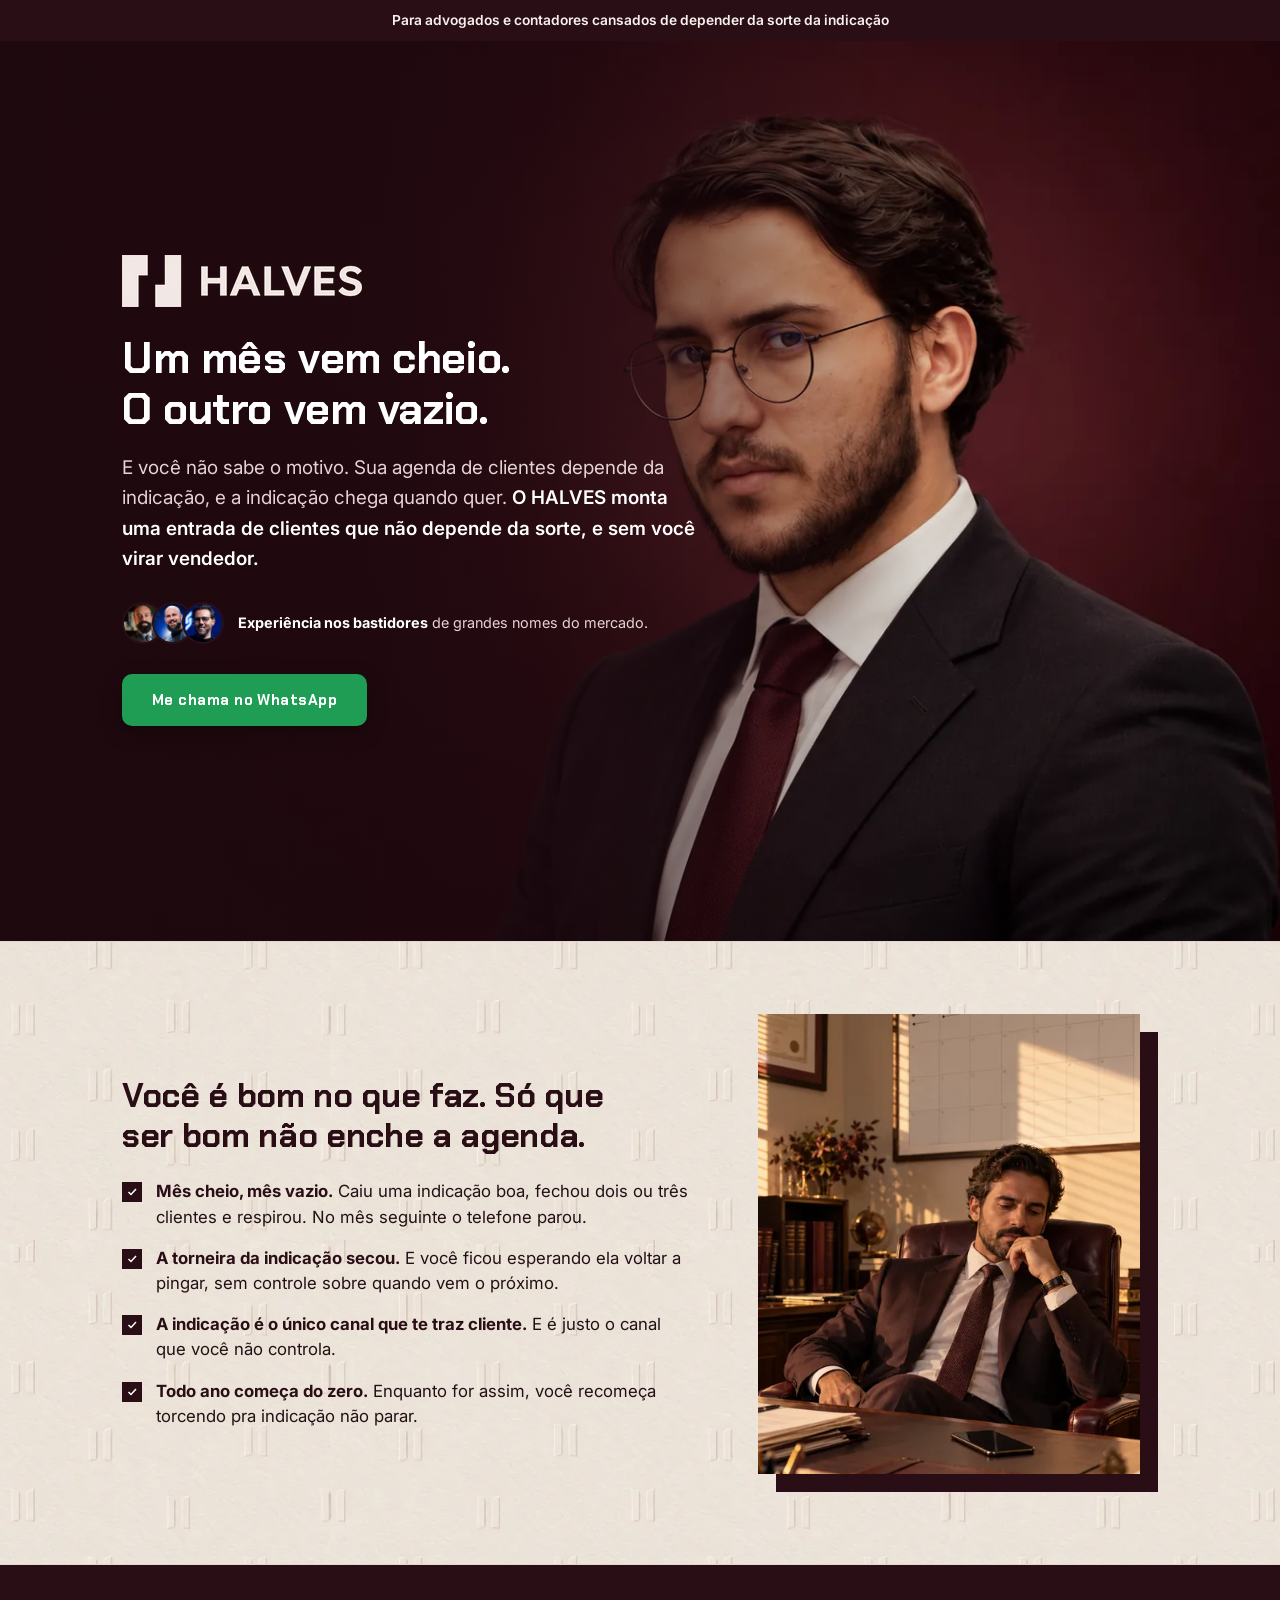
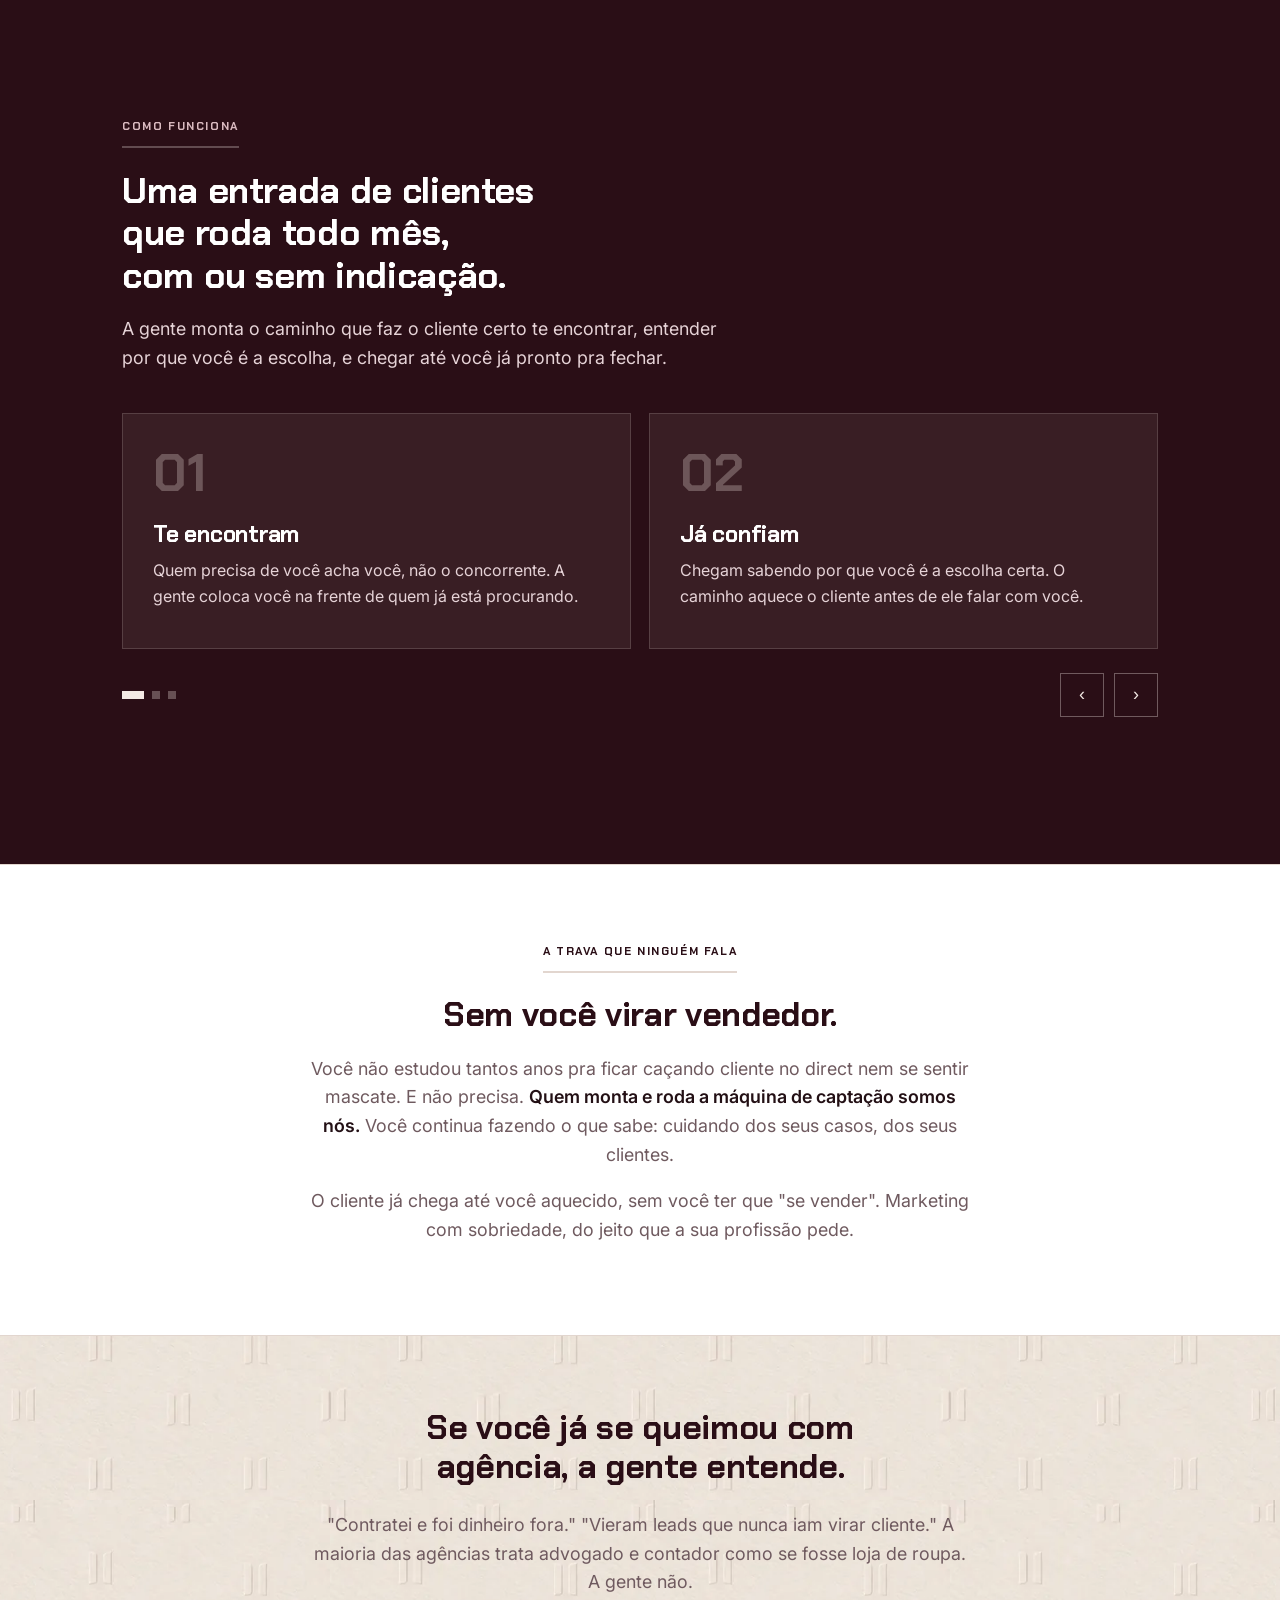
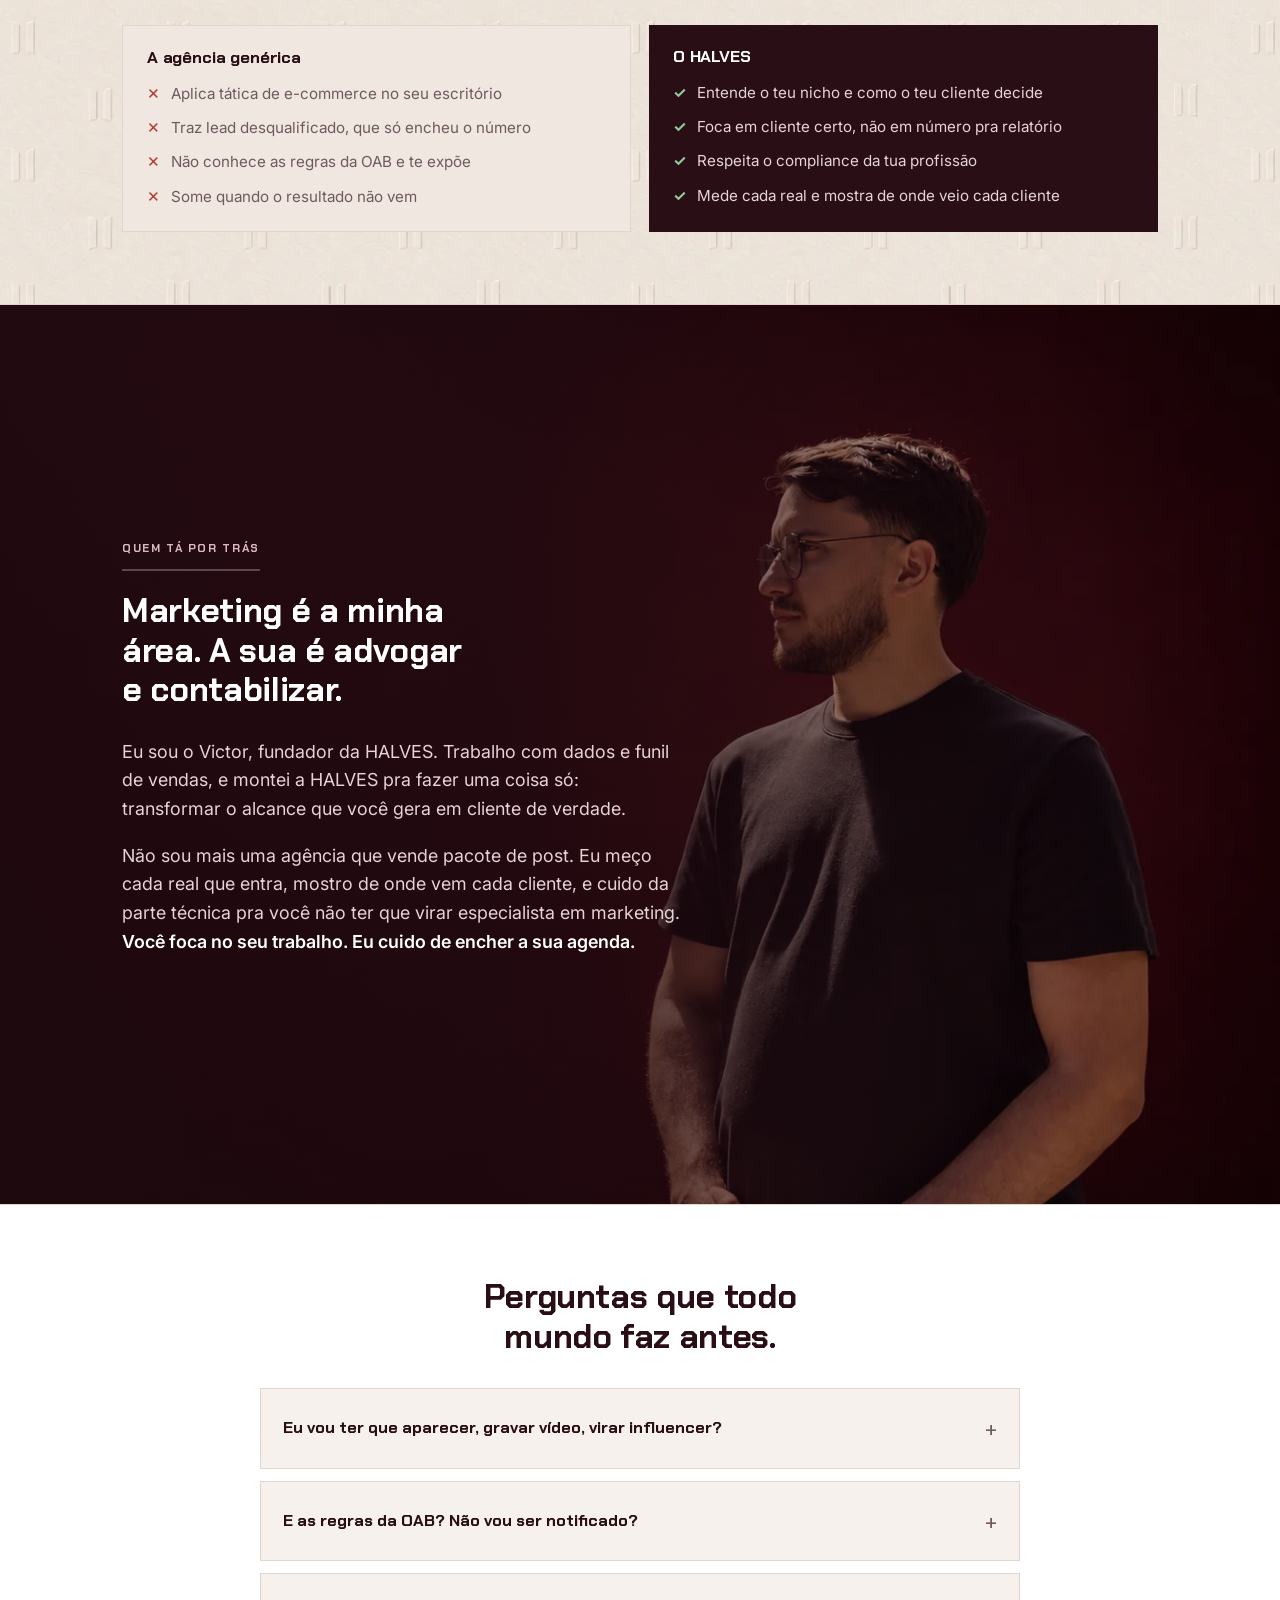
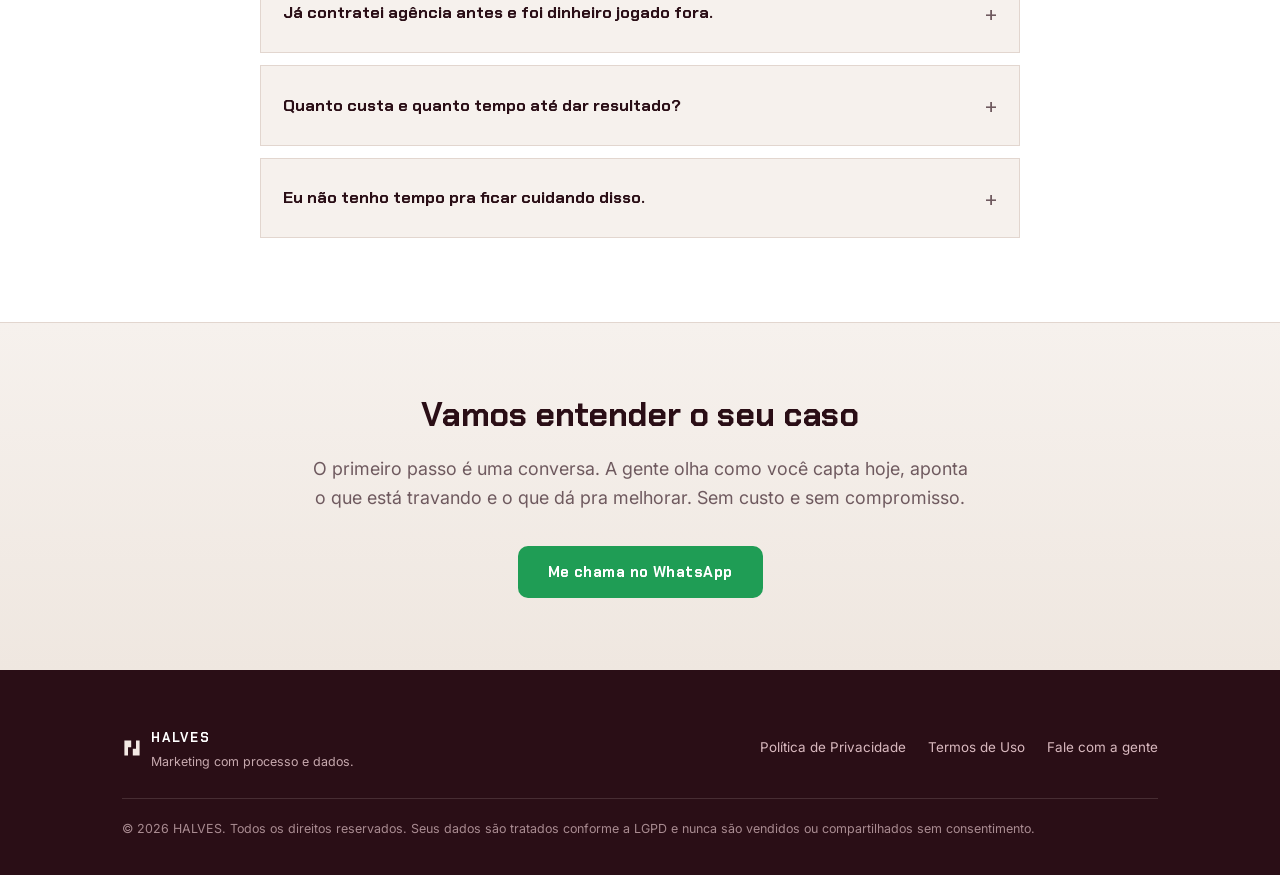
==== index.html @ 41485bbc "feat: formulário, Política de Privacidade e Termos de Uso Co-Authored-By: Claude Opus 5.5 <noreply@a" ====
<!doctype html>
<html lang="pt-BR">
<head>
<meta charset="utf-8">
<meta name="robots" content="noindex, nofollow">
<meta name="viewport" content="width=device-width, initial-scale=1">
<meta name="theme-color" content="#2A0E16">
<link rel="icon" href="data:image/svg+xml,%3Csvg xmlns='http://www.w3.org/2000/svg' viewBox='0 0 100 100'%3E%3Crect width='100' height='100' fill='%232A0E16'/%3E%3Cpath fill='%23F3E9E4' d='M12 12H46V46H30V88H12Z'/%3E%3Cpath fill='%23F3E9E4' d='M88 88H54V54H70V12H88Z'/%3E%3C/svg%3E">
<title>HALVES · Pare de depender da sorte da indicação</title>
<meta name="description" content="Advogado e contador: um mês vem cheio, o outro vem vazio. O HALVES monta uma entrada de clientes que não depende da indicação, e sem você virar vendedor.">
<link rel="preconnect" href="https://fonts.googleapis.com">
<link rel="preconnect" href="https://fonts.gstatic.com" crossorigin>
<link rel="preload" as="image" href="img/victor-hero.webp" fetchpriority="high">
<link rel="stylesheet" href="https://fonts.googleapis.com/css2?family=Chakra+Petch:wght@700&family=Inter:wght@400;600;700&display=swap" media="print" onload="this.media='all'">
<noscript><link rel="stylesheet" href="https://fonts.googleapis.com/css2?family=Chakra+Petch:wght@700&family=Inter:wght@400;600;700&display=swap"></noscript>
<style>
  :root{
    --vinho:#2A0E16; --vinho2:#3D1520; --vinho-hover:#210a11; --verde:#1f9d55; --verde-hover:#178a48;
    --bg:#F6F1ED; --bg2:#efe7e0; --ink:#231015; --muted:#6f5a5f; --line:#e2d6cf; --card:#fff;
  }
  *{margin:0;padding:0;box-sizing:border-box;}
  html{ scroll-behavior:smooth; overflow-x:hidden; width:100%; overscroll-behavior-x:none; }
  body{ background:var(--bg) url("img/textura.webp") center top / 620px repeat; color:var(--ink); font-family:"Inter",system-ui,sans-serif; line-height:1.6; -webkit-font-smoothing:antialiased; overflow-x:hidden; width:100%; max-width:100%; position:relative; overscroll-behavior-x:none; }
  header, section, footer{ max-width:100%; overflow-x:hidden; }
  body > *{ max-width:100%; }
  .wrap{ width:100%; max-width:1080px; margin:0 auto; padding:0 22px; }
  .narrow{ max-width:720px; margin-left:auto; margin-right:auto; }
  h1,h2,h3{ font-family:"Chakra Petch",sans-serif; line-height:1.18; letter-spacing:-.01em; text-wrap:balance; color:var(--vinho); }

  .topbar{ background:var(--vinho); color:var(--bg); text-align:center; font-size:.86rem; font-weight:600; padding:11px 16px; line-height:1.35; }


  /* HERO com imagem de fundo */
  .hero{ position:relative; overflow:hidden; min-height:100vh; min-height:100dvh; display:flex; align-items:center;
    background:var(--vinho) url("img/victor-hero.webp") center right / cover no-repeat; }
  .hero::before{ content:""; position:absolute; inset:0; z-index:1;
    background:linear-gradient(90deg, rgba(30,9,15,.97) 0%, rgba(30,9,15,.9) 30%, rgba(30,9,15,.55) 52%, rgba(30,9,15,.1) 72%, rgba(30,9,15,0) 100%); }
  .hero .wrap{ position:relative; z-index:2; width:100%; }
  .hero-inner{ max-width:640px; padding:6vh 0; }
  .hero .herologo{ width:240px; max-width:62vw; height:auto; display:block; margin:0 0 26px 0; }
  .hero h1{ font-size:clamp(1.7rem,3.6vw,2.7rem); font-weight:700; margin-bottom:18px; max-width:17ch; color:#fff; }
  .hero p.sub{ font-size:clamp(1rem,1.6vw,1.18rem); color:#e6d3d7; max-width:48ch; margin-bottom:28px; }
  .hero p.sub b{ color:#fff; font-weight:600; }

  /* prova social do hero */
  .proof{ display:flex; align-items:center; gap:14px; margin-bottom:30px; }
  .proof .faces{ display:flex; }
  .proof .faces .f{ width:42px; height:42px; border-radius:50%; border:2px solid var(--vinho); background:#5a2532 center/cover no-repeat; margin-left:-12px; display:flex; align-items:center; justify-content:center; font-family:"Chakra Petch",sans-serif; font-weight:700; font-size:15px; color:#f3e9e4; }
  .proof .faces .f:first-child{ margin-left:0; }
  .proof .ptxt{ font-size:.9rem; color:#e6d3d7; line-height:1.35; }
  .proof .ptxt b{ color:#fff; font-weight:700; }

  .hero .cta-row{ display:flex; align-items:center; gap:16px; flex-wrap:wrap; }
  .btn{ display:inline-block; padding:16px 30px; border:0; border-radius:0; cursor:pointer; background:var(--verde); color:#fff; font-family:"Chakra Petch",sans-serif; font-weight:700; font-size:15px; letter-spacing:.03em; text-decoration:none; transition:.2s; }
  .btn:hover{ background:var(--verde-hover); transform:translateY(-1px); box-shadow:0 8px 22px rgba(23,138,72,.3); }
  .btn-wpp{ border-radius:10px; }
  .hero .btn{ box-shadow:0 6px 20px rgba(0,0,0,.3); }
  .hero .btn:hover{ box-shadow:0 10px 28px rgba(0,0,0,.4); }

  section.block{ padding:8vh 0; border-top:1px solid var(--line); }
  .block h2{ font-size:clamp(1.42rem,2.7vw,2.1rem); font-weight:700; margin-bottom:24px; max-width:22ch; }
  .block p{ font-size:clamp(1rem,1.5vw,1.12rem); color:var(--muted); max-width:60ch; margin-bottom:18px; }
  .block p b{ color:var(--ink); font-weight:600; }


  /* seção de tópicos + imagem (fundo claro, estilo holdingmasters) */
  .topicsec .grid{ display:grid; grid-template-columns:1fr 400px; gap:64px; align-items:stretch; }
  .topicsec .topics{ list-style:none; display:flex; flex-direction:column; gap:16px; }
  .topicsec .topics li{ position:relative; padding-left:34px; color:var(--ink); font-size:1.05rem; line-height:1.5; }
  .topicsec .topics li::before{ content:""; position:absolute; left:0; top:3px; width:20px; height:20px; background:var(--vinho) url("data:image/svg+xml,%3Csvg xmlns='http://www.w3.org/2000/svg' viewBox='0 0 24 24' fill='none' stroke='%23fff' stroke-width='3'%3E%3Cpath d='M5 12l5 5L20 6'/%3E%3C/svg%3E") center/12px no-repeat; }
  .topicsec .topics li b{ color:var(--vinho); }
  .topicsec .col-txt{ align-self:center; padding:12px 0; }
  .topicsec .col-img{ position:relative; min-height:460px; margin:0 18px 18px 0; }
  .topicsec .col-img::before{ content:""; position:absolute; top:18px; left:18px; right:-18px; bottom:-18px; background:var(--vinho); }
  .topicsec .col-img img{ position:absolute; inset:0; width:100%; height:100%; object-fit:cover; object-position:50% 22%; display:block; }


  /* O QUE MUDA — tópicos à esquerda + imagem à direita (estilo holdingmasters) */
  .change{ background:var(--vinho); color:var(--bg); border-top:0; min-height:100vh; min-height:100dvh; display:flex; align-items:center; }
  .change > .wrap{ width:100%; }
  .change .pill{ display:inline-block; font-family:"Chakra Petch",sans-serif; font-weight:700; font-size:11.5px; letter-spacing:.14em; text-transform:uppercase; color:#d9b9bf; padding:0 0 10px; border-bottom:2px solid rgba(243,233,228,.28); margin-bottom:22px; }
  .change h2{ color:#fff; font-size:clamp(1.5rem,3vw,2.25rem); max-width:18ch; margin-bottom:18px; }

  /* CARROSSEL DE PASSOS (setas, infinito) */
  .steps-intro{ max-width:640px; margin-bottom:40px; }
  .steps-intro p{ color:#e6d3d7; max-width:56ch; margin:0; }
  .steps .viewport{ display:flex; gap:18px; overflow-x:auto; scroll-snap-type:x mandatory; scroll-behavior:smooth; scrollbar-width:none; -webkit-overflow-scrolling:touch; }
  .steps .viewport::-webkit-scrollbar{ display:none; }
  .steps .slide{ flex:0 0 calc(50% - 9px); scroll-snap-align:start; background:rgba(243,233,228,.07); border:1px solid rgba(243,233,228,.16); padding:34px 30px 38px; }
  .steps .slide .num{ font-family:"Chakra Petch",sans-serif; font-weight:700; font-size:3.2rem; line-height:1; color:rgba(243,233,228,.28); margin-bottom:22px; }
  .steps .slide h3{ color:#fff; font-size:1.45rem; margin-bottom:10px; }
  .steps .slide p{ color:#e6d3d7; font-size:1rem; margin:0; max-width:none; }
  .steps .ctrl{ display:flex; align-items:center; justify-content:space-between; gap:16px; margin-top:24px; }
  .steps .arrows{ display:flex; gap:10px; }
  .steps .arrows button{ width:44px; height:44px; border-radius:0; border:1px solid rgba(243,233,228,.35); background:transparent; color:#f3e9e4; cursor:pointer; font-size:18px; display:flex; align-items:center; justify-content:center; transition:.2s; }
  .steps .arrows button:hover{ background:rgba(243,233,228,.12); }
  .steps .dots{ display:flex; gap:8px; }
  .steps .dots span{ width:8px; height:8px; background:rgba(243,233,228,.3); cursor:pointer; transition:.2s; }
  .steps .dots span.on{ background:#f3e9e4; width:22px; }

  /* sem virar vendedor — seção branca de destaque, sem card/círculo */
  .relief-sec{ background:#fff; }
  .relief-sec .wrap{ text-align:center; }
  .relief-sec .pill{ display:inline-block; font-family:"Chakra Petch",sans-serif; font-weight:700; font-size:11.5px; letter-spacing:.14em; text-transform:uppercase; color:var(--vinho); padding:0 0 10px; border-bottom:2px solid var(--line); margin-bottom:22px; }
  .relief-sec h2{ margin:0 auto 20px; max-width:20ch; }
  .relief-sec p{ margin:0 auto 18px; }

  /* já tentou (contra concorrência) */
  .tried{ display:grid; grid-template-columns:1fr 1fr; gap:18px; margin-top:28px; }
  .tried .col{ padding:22px 24px; border-radius:0; }
  .tried .old{ background:var(--bg2); border:1px solid var(--line); }
  .tried .new{ background:var(--vinho); color:var(--bg); }
  .tried .col h3{ font-size:1.05rem; margin-bottom:14px; }
  .tried .new h3{ color:#fff; }
  .tried .col ul{ list-style:none; display:flex; flex-direction:column; gap:10px; }
  .tried .col li{ font-size:.95rem; padding-left:24px; position:relative; }
  .tried .old li{ color:var(--muted); }
  .tried .new li{ color:#e6d3d7; }
  .tried .old li::before{ content:"✕"; position:absolute; left:0; color:#b5382e; font-weight:700; }
  .tried .new li::before{ content:"✓"; position:absolute; left:0; color:#8fce9a; font-weight:700; }

  /* QUEM TÁ POR TRÁS — foto do Victor de fundo (layout original) */
  .founder2{ position:relative; overflow:hidden; background:var(--vinho) url("img/victor-horizontal.webp") center right / cover no-repeat; min-height:100vh; min-height:100dvh; display:flex; align-items:center; }
  .founder2::before{ content:""; position:absolute; inset:0; z-index:1; background:linear-gradient(90deg, rgba(30,9,15,.96) 0%, rgba(30,9,15,.9) 38%, rgba(30,9,15,.5) 66%, rgba(30,9,15,.1) 100%); }
  .founder2 > .wrap{ position:relative; z-index:2; width:100%; }
  .founder2 .founder-hook{ max-width:520px; }
  .founder2 .founder-inner{ max-width:560px; margin-top:28px; }
  .founder2 .pill-dark{ display:inline-block; font-family:"Chakra Petch",sans-serif; font-weight:700; font-size:11.5px; letter-spacing:.14em; text-transform:uppercase; color:#d9b9bf; padding:0 0 10px; border-bottom:2px solid rgba(243,233,228,.28); margin-bottom:20px; }
  .founder2 h2{ color:#fff; max-width:18ch; margin-bottom:18px; font-size:clamp(1.5rem,2.8vw,2.1rem); }
  .founder2 p{ color:#e6d3d7; max-width:none; }
  .founder2 p b{ color:#fff; }


  /* FAQ (acordeão) */
  .faq-sec{ background:#fff; }
  .faq-sec .faq details{ background:var(--bg); }
  .faq{ max-width:760px; margin:32px auto 0; }
  .faq details{ background:var(--card); border:1px solid var(--line); border-radius:0; margin-bottom:12px; overflow:hidden; }
  .faq summary{ list-style:none; cursor:pointer; padding:20px 22px; font-family:"Chakra Petch",sans-serif; font-weight:700; font-size:1.02rem; color:var(--vinho); display:flex; justify-content:space-between; align-items:center; gap:16px; }
  .faq summary::-webkit-details-marker{ display:none; }
  .faq summary::after{ content:"+"; font-size:1.5rem; color:var(--muted); font-weight:400; transition:.2s; flex:0 0 auto; }
  .faq details[open] summary::after{ transform:rotate(45deg); }
  .faq .ans{ padding:0 22px 20px; color:var(--muted); font-size:1rem; line-height:1.6; }

  /* começar / CTA final */
  .start{ text-align:center; background:linear-gradient(180deg, var(--bg), var(--bg2)); }
  .start h2{ margin:0 auto 20px; }
  .start .lead{ margin:0 auto 34px; }

  /* MODAL do formulário */
  .modal{ position:fixed; inset:0; z-index:50; display:none; align-items:center; justify-content:center; padding:20px; background:rgba(20,6,10,.72); backdrop-filter:blur(3px); }
  .modal.open{ display:flex; }
  .leadForm{ background:var(--card); border:1px solid var(--line); border-radius:0; padding:32px 28px; max-width:450px; width:100%; text-align:left; box-shadow:0 30px 80px rgba(0,0,0,.5); position:relative; max-height:92vh; overflow-y:auto; }
  .leadForm .close{ position:absolute; top:14px; right:16px; background:none; border:0; font-size:26px; line-height:1; color:var(--muted); cursor:pointer; }
  .leadForm .ft{ font-family:"Chakra Petch",sans-serif; font-weight:700; font-size:1.18rem; color:var(--vinho); margin-bottom:4px; padding-right:26px; }
  .leadForm .fs{ font-size:.86rem; color:var(--muted); margin-bottom:20px; }
  .form-group{ margin-bottom:12px; }
  .form-group input, .form-group select{ width:100%; padding:13px 15px; border-radius:0; border:1.5px solid var(--line); font-size:1rem; background:#fff; color:var(--ink); font-family:inherit; transition:.2s; outline:none; }
  .form-group input:focus, .form-group select:focus{ border-color:var(--vinho); box-shadow:0 0 0 3px rgba(42,14,22,.1); }
  .form-group select{ appearance:none; }
  .form-group .msg{ display:none; font-size:.78rem; color:#C0392B; margin-top:5px; }
  .form-group.err input, .form-group.err select{ border-color:#C0392B; box-shadow:0 0 0 3px rgba(192,57,43,.12); }
  .form-group.err .msg{ display:block; }
  .leadForm button.btn{ width:100%; margin-top:6px; }
  .fnote{ font-size:.78rem; color:var(--muted); text-align:center; margin-top:14px; line-height:1.4; }
  .fnote a{ color:var(--vinho); }
  .leadForm button.btn[disabled]{ opacity:.7; cursor:wait; }

  footer{ background:var(--vinho); color:#c7a9ae; padding:6vh 0 4vh; }
  footer .fgrid{ display:flex; align-items:center; justify-content:space-between; gap:24px; flex-wrap:wrap; }
  footer .fmark{ display:inline-flex; align-items:center; gap:9px; }
  footer svg{ width:20px; height:20px; }
  footer .fmark span{ font-family:"Chakra Petch",sans-serif; font-weight:700; letter-spacing:.14em; font-size:13px; color:#fff; }
  footer .fmark small{ display:block; font-size:.78rem; color:#c7a9ae; margin-top:2px; }
  footer .flinks{ display:flex; gap:22px; flex-wrap:wrap; }
  footer .flinks a{ color:#d9b9bf; font-size:.84rem; text-decoration:none; }
  footer .flinks a:hover{ color:#fff; text-decoration:underline; }
  footer .fbase{ border-top:1px solid rgba(243,233,228,.14); margin-top:26px; padding-top:20px; font-size:.78rem; color:#a98b91; }

  @media (max-width:820px){
    .tried{ grid-template-columns:1fr; }
    .hero h1{ max-width:none; }
    .topicsec .grid{ grid-template-columns:1fr; gap:32px; }
    .topicsec .col-img{ min-height:0; aspect-ratio:4/5; margin-right:12px; }
    .topicsec .col-img::before{ top:12px; left:12px; right:-12px; bottom:-12px; }
  }
  @media (max-width:560px){
    .wrap{ padding:0 18px; }
    .topbar{ font-size:.78rem; padding:10px 14px; }

    .hero{ min-height:auto; display:block;
      background-color:var(--vinho); background-image:url("img/victor-hero.webp"); background-repeat:no-repeat; background-position:78% top; background-size:auto 46vh; }
    .hero::before{ background:linear-gradient(180deg, rgba(30,9,15,0) 0%, rgba(30,9,15,0) 30vh, rgba(30,9,15,.9) 40vh, rgba(30,9,15,1) 46vh, rgba(30,9,15,1) 100%); }
    .hero-inner{ padding:26vh 0 7vh; max-width:none; }
    .hero .herologo{ width:180px; margin-bottom:20px; }
    .hero h1{ font-size:1.75rem; }
    .hero .cta-row{ flex-direction:column; align-items:stretch; gap:12px; }
    .hero .btn{ text-align:center; width:100%; }
    .proof{ justify-content:flex-start; }

    section.block{ padding:6vh 0; }
    .change{ min-height:auto; display:block; padding:8vh 0; }
    .block h2{ font-size:1.45rem; }
    .block h2{ margin-bottom:18px; }
    .btn{ width:100%; text-align:center; }
    .tried .col{ padding:24px 20px; }
    .steps .slide{ flex-basis:84%; padding:28px 22px 30px; }
    .steps .slide .num{ font-size:2.6rem; margin-bottom:18px; }
    .steps .slide h3{ font-size:1.25rem; }
    .steps-intro{ margin-bottom:28px; }

    /* fundador no mobile: Victor em cima à direita, frase à esquerda, texto logo abaixo (layout de antes) */
    .founder2{ min-height:auto; display:block; padding:0; background-position:82% top; background-size:auto 48vh; }
    .founder2::before{ background:
      linear-gradient(180deg, rgba(30,9,15,0) 32vh, rgba(30,9,15,.9) 41vh, rgba(30,9,15,1) 47vh),
      linear-gradient(90deg, rgba(30,9,15,.82) 0%, rgba(30,9,15,.35) 46%, rgba(30,9,15,0) 68%); }
    .founder2 .founder-hook{ max-width:none; padding:5vh 0 0; }
    .founder2 h2{ max-width:12ch; font-size:1.5rem; }
    .founder2 .founder-inner{ max-width:none; margin-top:0; padding:14vh 0 8vh; }
    .founder2 p{ font-size:.98rem; }
  }
</style>
</head>
<body>

<div class="topbar">Para advogados e contadores cansados de depender da sorte da indicação</div>

<!-- HERO -->
<header class="hero">
  <div class="wrap">
    <div class="hero-inner">
      <img class="herologo" src="img/halves-logo.webp" srcset="img/halves-logo-240.webp 240w, img/halves-logo.webp 480w" sizes="(max-width:560px) 180px, 240px" alt="HALVES" width="240" height="52" fetchpriority="high">
      <h1>Um mês vem cheio. O outro vem vazio.</h1>
      <p class="sub">E você não sabe o motivo. Sua agenda de clientes depende da indicação, e a indicação chega quando quer. <b>O HALVES monta uma entrada de clientes que não depende da sorte, e sem você virar vendedor.</b></p>
      <div class="proof">
        <div class="faces">
          <div class="f" style="background-image:url('img/prova-1.webp')"></div>
          <div class="f" style="background-image:url('img/prova-2.webp')"></div>
          <div class="f" style="background-image:url('img/prova-3.webp')"></div>
        </div>
        <div class="ptxt"><b>Experiência nos bastidores</b> de grandes nomes do mercado.</div>
      </div>
      <div class="cta-row">
        <button type="button" class="btn btn-wpp" data-open-form>Me chama no WhatsApp</button>
      </div>
    </div>
  </div>
</header>

<main>

<!-- O PROBLEMA: a montanha-russa (tópicos + imagem) -->
<section class="block topicsec">
  <div class="wrap">
    <div class="grid">
      <div class="col-txt">
      <h2>Você é bom no que faz. Só que ser bom não enche a agenda.</h2>
      <ul class="topics">
        <li><b>Mês cheio, mês vazio.</b> Caiu uma indicação boa, fechou dois ou três clientes e respirou. No mês seguinte o telefone parou.</li>
        <li><b>A torneira da indicação secou.</b> E você ficou esperando ela voltar a pingar, sem controle sobre quando vem o próximo.</li>
        <li><b>A indicação é o único canal que te traz cliente.</b> E é justo o canal que você não controla.</li>
        <li><b>Todo ano começa do zero.</b> Enquanto for assim, você recomeça torcendo pra indicação não parar.</li>
      </ul>
      </div>
      <div class="col-img">
        <img src="img/problema.webp" srcset="img/problema-480.webp 480w, img/problema.webp 800w" sizes="(max-width:820px) 92vw, 400px" alt="Advogado no escritório olhando o celular parado, com a agenda do mês quase vazia na parede" width="800" height="1421" loading="lazy" decoding="async">
      </div>
    </div>
  </div>
</section>

<!-- COMO FUNCIONA — carrossel de 3 passos -->
<section class="block change">
  <div class="wrap">
    <div class="steps-intro">
      <span class="pill">Como funciona</span>
      <h2>Uma entrada de clientes que roda todo mês, com ou sem indicação.</h2>
      <p>A gente monta o caminho que faz o cliente certo te encontrar, entender por que você é a escolha, e chegar até você já pronto pra fechar.</p>
    </div>
    <!-- CARROSSEL DE PASSOS (arrasta no celular, setas e pontos) -->
    <div class="steps">
      <div class="viewport" id="stepTrack">
        <div class="slide"><div class="num">01</div><h3>Te encontram</h3><p>Quem precisa de você acha você, não o concorrente. A gente coloca você na frente de quem já está procurando.</p></div>
        <div class="slide"><div class="num">02</div><h3>Já confiam</h3><p>Chegam sabendo por que você é a escolha certa. O caminho aquece o cliente antes de ele falar com você.</p></div>
        <div class="slide"><div class="num">03</div><h3>Fecham</h3><p>Vêm prontos pra contratar, sem esfriar no meio. Você só fala com quem já está pronto pra fechar.</p></div>
      </div>
      <div class="ctrl">
        <div class="dots" id="stepDots"></div>
        <div class="arrows">
          <button type="button" id="stepPrev" aria-label="Anterior">‹</button>
          <button type="button" id="stepNext" aria-label="Próximo">›</button>
        </div>
      </div>
    </div>
  </div>
</section>

<!-- SEM VIRAR VENDEDOR — seção branca de destaque, sem card/círculo -->
<section class="block relief-sec">
  <div class="wrap narrow">
    <span class="pill">A trava que ninguém fala</span>
    <h2>Sem você virar vendedor.</h2>
    <p>Você não estudou tantos anos pra ficar caçando cliente no direct nem se sentir mascate. E não precisa. <b>Quem monta e roda a máquina de captação somos nós.</b> Você continua fazendo o que sabe: cuidando dos seus casos, dos seus clientes.</p>
    <p>O cliente já chega até você aquecido, sem você ter que "se vender". Marketing com sobriedade, do jeito que a sua profissão pede.</p>
  </div>
</section>

<!-- JÁ TENTOU (contra a concorrência) -->
<section class="block">
  <div class="wrap">
    <h2 class="narrow" style="text-align:center;">Se você já se queimou com agência, a gente entende.</h2>
    <p class="narrow" style="text-align:center;">"Contratei e foi dinheiro fora." "Vieram leads que nunca iam virar cliente." A maioria das agências trata advogado e contador como se fosse loja de roupa. A gente não.</p>
    <div class="tried">
      <div class="col old">
        <h3>A agência genérica</h3>
        <ul>
          <li>Aplica tática de e-commerce no seu escritório</li>
          <li>Traz lead desqualificado, que só encheu o número</li>
          <li>Não conhece as regras da OAB e te expõe</li>
          <li>Some quando o resultado não vem</li>
        </ul>
      </div>
      <div class="col new">
        <h3>O HALVES</h3>
        <ul>
          <li>Entende o teu nicho e como o teu cliente decide</li>
          <li>Foca em cliente certo, não em número pra relatório</li>
          <li>Respeita o compliance da tua profissão</li>
          <li>Mede cada real e mostra de onde veio cada cliente</li>
        </ul>
      </div>
    </div>
  </div>
</section>

<!-- QUEM TÁ POR TRÁS — foto de fundo (layout original) -->
<section class="block founder2">
  <div class="wrap">
    <div class="founder-hook">
      <span class="pill-dark">Quem tá por trás</span>
      <h2>Marketing é a minha área. A sua é advogar e contabilizar.</h2>
    </div>
    <div class="founder-inner">
      <p>Eu sou o Victor, fundador da HALVES. Trabalho com dados e funil de vendas, e montei a HALVES pra fazer uma coisa só: transformar o alcance que você gera em cliente de verdade.</p>
      <p>Não sou mais uma agência que vende pacote de post. Eu meço cada real que entra, mostro de onde vem cada cliente, e cuido da parte técnica pra você não ter que virar especialista em marketing. <b>Você foca no seu trabalho. Eu cuido de encher a sua agenda.</b></p>
    </div>
  </div>
</section>

<!-- FAQ (quebra de objeções) -->
<section class="block faq-sec">
  <div class="wrap">
    <h2 class="narrow" style="text-align:center;">Perguntas que todo mundo faz antes.</h2>
    <div class="faq">
      <details>
        <summary>Eu vou ter que aparecer, gravar vídeo, virar influencer?</summary>
        <div class="ans">Não. A parte de captação é nossa. Se em algum momento fizer sentido você aparecer, a gente combina antes, no seu ritmo. Dá pra começar sem rosto.</div>
      </details>
      <details>
        <summary>E as regras da OAB? Não vou ser notificado?</summary>
        <div class="ans">A gente trabalha dentro do que o Provimento 205/2021 permite: informar e educar, sem prometer resultado, sem tabela de honorário, sem captação mercantil. Marketing com sobriedade é justamente o nosso jeito.</div>
      </details>
      <details>
        <summary>Já contratei agência antes e foi dinheiro jogado fora.</summary>
        <div class="ans">Entendo, e é o mais comum. A diferença é que a gente entende o teu nicho, mede cada real e mostra de onde vem cada cliente. Você não fica no escuro achando que "o marketing não funciona".</div>
      </details>
      <details>
        <summary>Quanto custa e quanto tempo até dar resultado?</summary>
        <div class="ans">Depende do teu momento e do teu objetivo, por isso a conversa inicial é sem custo: a gente entende o teu caso antes de propor qualquer coisa. Captação leva algumas semanas pra maturar, não é botão mágico, e a gente é honesto sobre isso.</div>
      </details>
      <details>
        <summary>Eu não tenho tempo pra ficar cuidando disso.</summary>
        <div class="ans">Esse é o ponto. Quem monta e roda a máquina somos nós. Você continua cuidando dos seus casos, e o cliente chega até você já aquecido.</div>
      </details>
    </div>
  </div>
</section>

<!-- CTA FINAL -->
<section class="block start" id="comecar">
  <div class="wrap">
    <h2>Vamos entender o seu caso</h2>
    <p class="lead narrow">O primeiro passo é uma conversa. A gente olha como você capta hoje, aponta o que está travando e o que dá pra melhorar. Sem custo e sem compromisso.</p>
    <button type="button" class="btn btn-wpp" data-open-form>Me chama no WhatsApp</button>
  </div>
</section>
</main>

<footer>
  <div class="wrap">
    <div class="fgrid">
      <div class="fmark">
        <svg viewBox="0 0 100 100" aria-hidden="true"><path fill="#F3E9E4" d="M12 12 H46 V46 H30 V88 H12 Z"/><path fill="#F3E9E4" d="M88 88 H54 V54 H70 V12 H88 Z"/></svg>
        <div><span>HALVES</span><small>Marketing com processo e dados.</small></div>
      </div>
      <div class="flinks">
        <a href="politica-de-privacidade.html">Política de Privacidade</a>
        <a href="termos-de-uso.html">Termos de Uso</a>
        <a href="#comecar">Fale com a gente</a>
      </div>
    </div>
    <div class="fbase">© 2026 HALVES. Todos os direitos reservados. Seus dados são tratados conforme a LGPD e nunca são vendidos ou compartilhados sem consentimento.</div>
  </div>
</footer>

<!-- MODAL FORMULÁRIO -->
<div class="modal" id="formModal" role="dialog" aria-modal="true" aria-label="Fale com a HALVES">
  <form id="leadForm" class="leadForm" novalidate>
    <button type="button" class="close" data-close-form aria-label="Fechar">×</button>
    <div class="ft">Fale com a gente</div>
    <div class="fs">A gente te responde e marca a conversa. Sem compromisso.</div>
    <div class="form-group" id="f-nome">
      <input id="FNAME" name="nome" type="text" placeholder="Seu nome e sobrenome" autocomplete="name" required>
      <span class="msg">Informe o seu nome completo.</span>
    </div>
    <div class="form-group" id="f-email">
      <input id="EMAIL" name="email" type="email" placeholder="Seu melhor e-mail" autocomplete="email" required>
      <span class="msg">Informe um e-mail válido.</span>
    </div>
    <div class="form-group" id="f-tel">
      <input id="PHONE" name="whatsapp" type="tel" placeholder="WhatsApp com DDD" inputmode="numeric" maxlength="15" autocomplete="tel" required>
      <span class="msg">Informe um telefone válido com DDD.</span>
    </div>
    <div class="form-group" id="f-perfil">
      <select id="PERFIL" name="perfil" required>
        <option value="">Você é advogado ou contador?</option>
        <option>Advogado</option>
        <option>Contador</option>
        <option>Outro</option>
      </select>
      <span class="msg">Selecione uma opção.</span>
    </div>
    <button type="submit" id="cta" class="btn">Quero falar com a HALVES</button>
    <p class="fnote">Ao enviar, você concorda com a <a href="politica-de-privacidade.html" target="_blank" rel="noopener">Política de Privacidade</a>. Seus dados são usados só pra gente falar com você.</p>
  </form>
</div>

<script>
  /* ---- CONFIGURAÇÃO DO FORMULÁRIO (como ligar: ../formulario/LEIA-ME.md) ---- */
  var CONFIG = {
    PLANILHA_URL: '',   // URL do app do Apps Script (termina em /exec)
    WHATSAPP: ''        // número da HALVES com DDI e DDD, só dígitos. Ex.: 5521999998888
  };

  /* guarda as UTMs da chegada, mesmo se a pessoa navegar pela página antes de enviar */
  var UTM = (function(){
    var q = new URLSearchParams(location.search), o = {};
    ['utm_source','utm_medium','utm_campaign','utm_content','utm_term'].forEach(function(k){ o[k] = q.get(k) || ''; });
    return o;
  })();

  /* ---- MODAL ---- */
  var modal = document.getElementById('formModal');
  function openForm(){ modal.classList.add('open'); document.body.style.overflow='hidden'; setTimeout(function(){ document.getElementById('FNAME').focus(); },50); }
  function closeForm(){ modal.classList.remove('open'); document.body.style.overflow=''; }
  document.querySelectorAll('[data-open-form]').forEach(function(b){ b.addEventListener('click', openForm); });
  document.querySelectorAll('[data-close-form]').forEach(function(b){ b.addEventListener('click', closeForm); });
  modal.addEventListener('click', function(e){ if(e.target===modal) closeForm(); });
  document.addEventListener('keydown', function(e){ if(e.key==='Escape') closeForm(); });

  /* ---- CARROSSEL DE PASSOS (rolagem com encaixe; setas voltam ao início no fim) ---- */
  (function(){
    var vp = document.getElementById('stepTrack');
    var slides = vp.children;
    var total = slides.length;
    var dotsBox = document.getElementById('stepDots');
    for(var i=0;i<total;i++){ var d=document.createElement('span'); d.dataset.i=i; dotsBox.appendChild(d); }
    var dots = dotsBox.children;
    function atual(){
      var x = vp.scrollLeft, best = 0;
      for(var i=0;i<total;i++){ if(Math.abs(slides[i].offsetLeft - vp.offsetLeft - x) < Math.abs(slides[best].offsetLeft - vp.offsetLeft - x)) best = i; }
      if(vp.scrollLeft + vp.clientWidth >= vp.scrollWidth - 4) best = total - 1;
      return best;
    }
    function marca(){ var a = atual(); for(var i=0;i<total;i++){ dots[i].classList.toggle('on', i===a); } }
    function go(n){ n = (n % total + total) % total; vp.scrollTo({ left: slides[n].offsetLeft - vp.offsetLeft }); }
    document.getElementById('stepNext').addEventListener('click', function(){ go(atual()+1); });
    document.getElementById('stepPrev').addEventListener('click', function(){ go(atual()-1); });
    dotsBox.addEventListener('click', function(e){ if(e.target.dataset.i!==undefined) go(+e.target.dataset.i); });
    vp.addEventListener('scroll', marca, { passive:true });
    marca();
  })();

  /* ---- FORMULÁRIO ---- */
  var tel = document.getElementById('PHONE');
  tel.addEventListener('input', function(){
    var v = this.value.replace(/\D/g,'').slice(0,11);
    if(v.length===0){ this.value=''; return; }
    if(v.length<=2){ this.value='('+v; return; }
    if(v.length<=7){ this.value='('+v.slice(0,2)+') '+v.slice(2); return; }
    this.value='('+v.slice(0,2)+') '+v.slice(2,7)+'-'+v.slice(7);
  });
  function emailOk(v){ return /^[^\s@]+@[^\s@]+\.[^\s@]+$/.test(v.trim()); }
  function telOk(v){ return v.replace(/\D/g,'').length >= 10; }
  function setErr(id,on){ document.getElementById(id).classList.toggle('err', on); }
  [['FNAME','f-nome'],['EMAIL','f-email'],['PHONE','f-tel'],['PERFIL','f-perfil']].forEach(function(p){
    document.getElementById(p[0]).addEventListener('input', function(){ setErr(p[1], false); });
  });
  var form = document.getElementById('leadForm');
  form.addEventListener('submit', function(e){
    e.preventDefault();
    var ok = true;
    if(!document.getElementById('FNAME').value.trim()){ setErr('f-nome',true); ok=false; }
    if(!emailOk(document.getElementById('EMAIL').value)){ setErr('f-email',true); ok=false; }
    if(!telOk(tel.value)){ setErr('f-tel',true); ok=false; }
    if(!document.getElementById('PERFIL').value){ setErr('f-perfil',true); ok=false; }
    if(!ok) return;

    var nome = document.getElementById('FNAME').value.trim();
    var perfil = document.getElementById('PERFIL').value;
    var dados = {
      nome: nome,
      email: document.getElementById('EMAIL').value.trim(),
      whatsapp: tel.value,
      perfil: perfil,
      pagina: location.href.split('#')[0],
      referrer: document.referrer
    };
    for(var k in UTM){ dados[k] = UTM[k]; }

    var btn = document.getElementById('cta');
    btn.disabled = true; btn.textContent = 'Enviando...';

    /* keepalive: o envio termina mesmo se a página já tiver ido pro WhatsApp */
    if(CONFIG.PLANILHA_URL){
      try{
        fetch(CONFIG.PLANILHA_URL, { method:'POST', mode:'no-cors', keepalive:true,
          headers:{ 'Content-Type':'text/plain;charset=utf-8' }, body: JSON.stringify(dados) });
      }catch(err){}
    }

    form.innerHTML = '<div style="text-align:center; padding:20px 0;"><div style="font-family:Chakra Petch,sans-serif; font-weight:700; font-size:1.4rem; color:#2A0E16; margin-bottom:8px;">Recebido!</div><p style="color:#6f5a5f; font-size:.9rem;">'
      + (CONFIG.WHATSAPP ? 'Abrindo o WhatsApp pra gente continuar a conversa...' : 'Logo a gente te chama pra conversar.') + '</p></div>';

    if(CONFIG.WHATSAPP){
      var msg = 'Oi! Sou ' + nome + (perfil && perfil !== 'Outro' ? ', ' + perfil.toLowerCase() : '') + '. Vim pela página da HALVES e quero entender como funciona.';
      setTimeout(function(){ location.href = 'https://wa.me/' + CONFIG.WHATSAPP + '?text=' + encodeURIComponent(msg); }, 700);
    }
  });
</script>

</body>
</html>
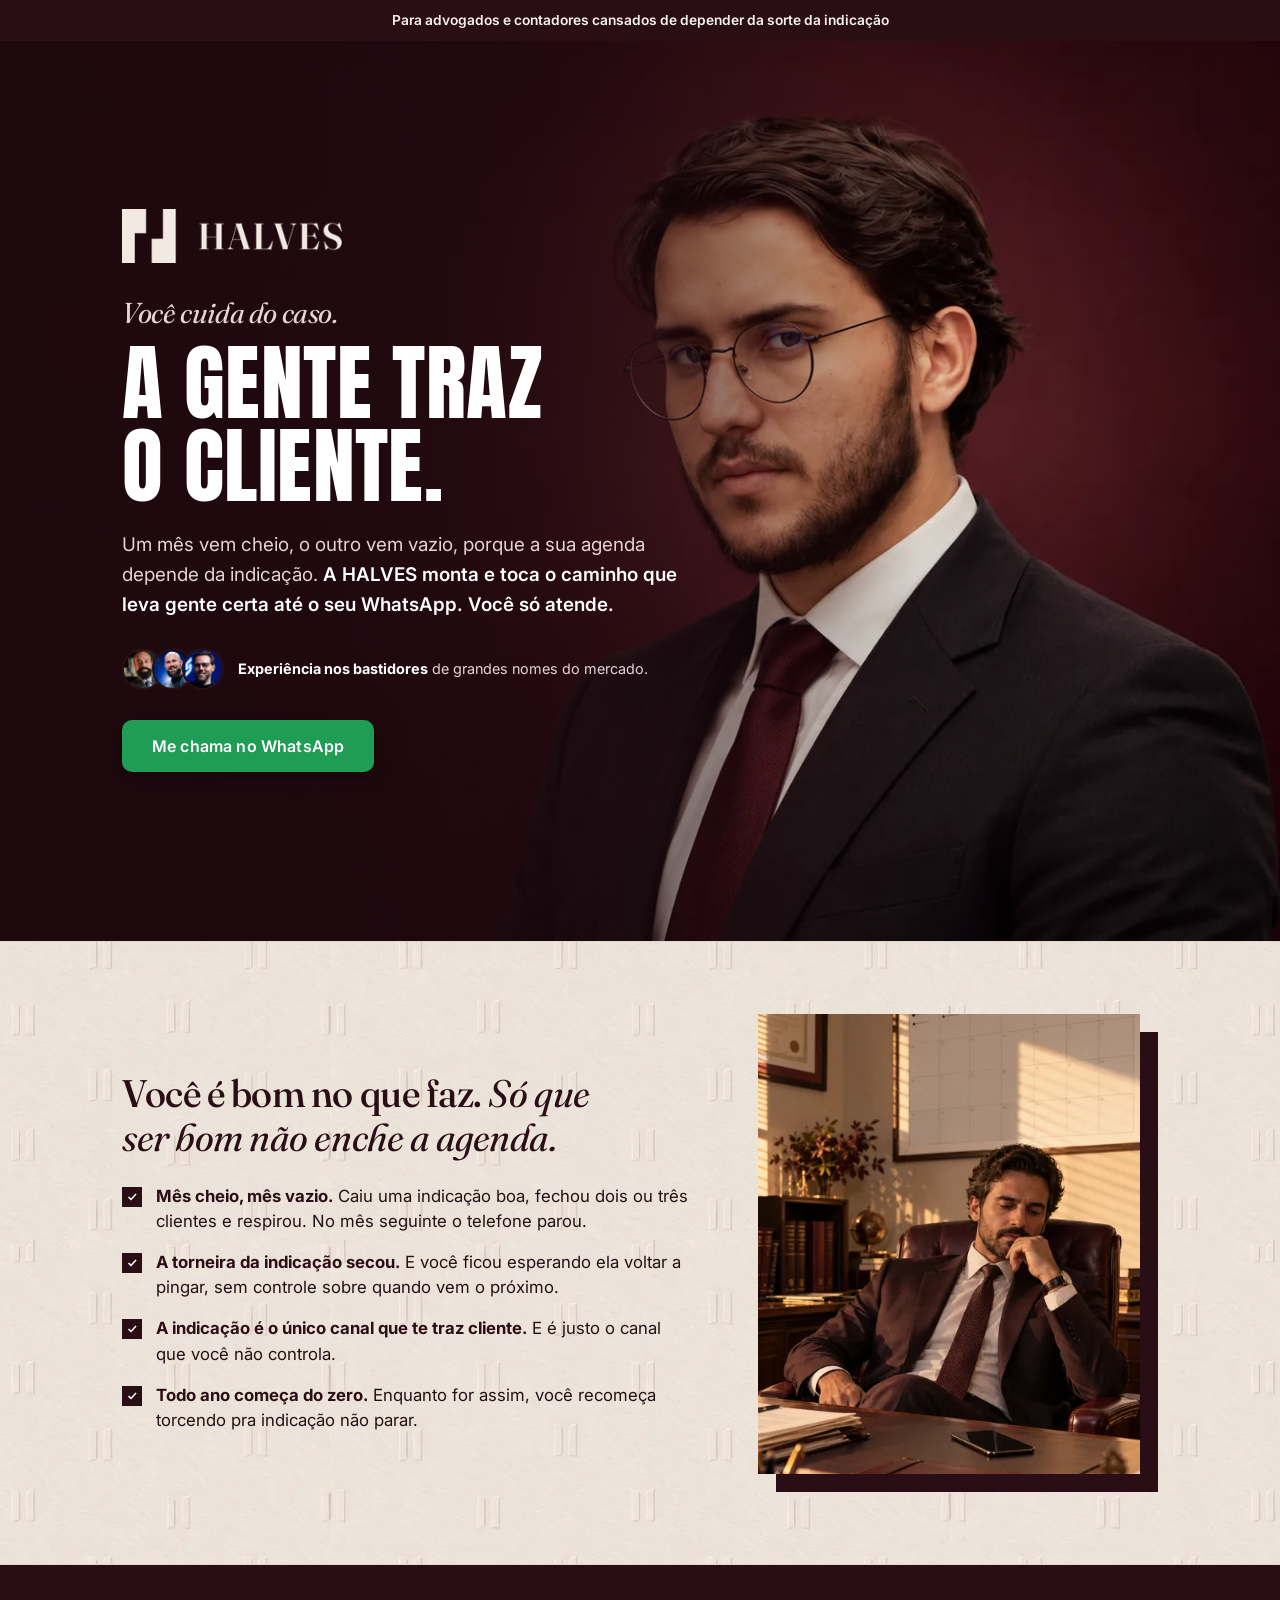
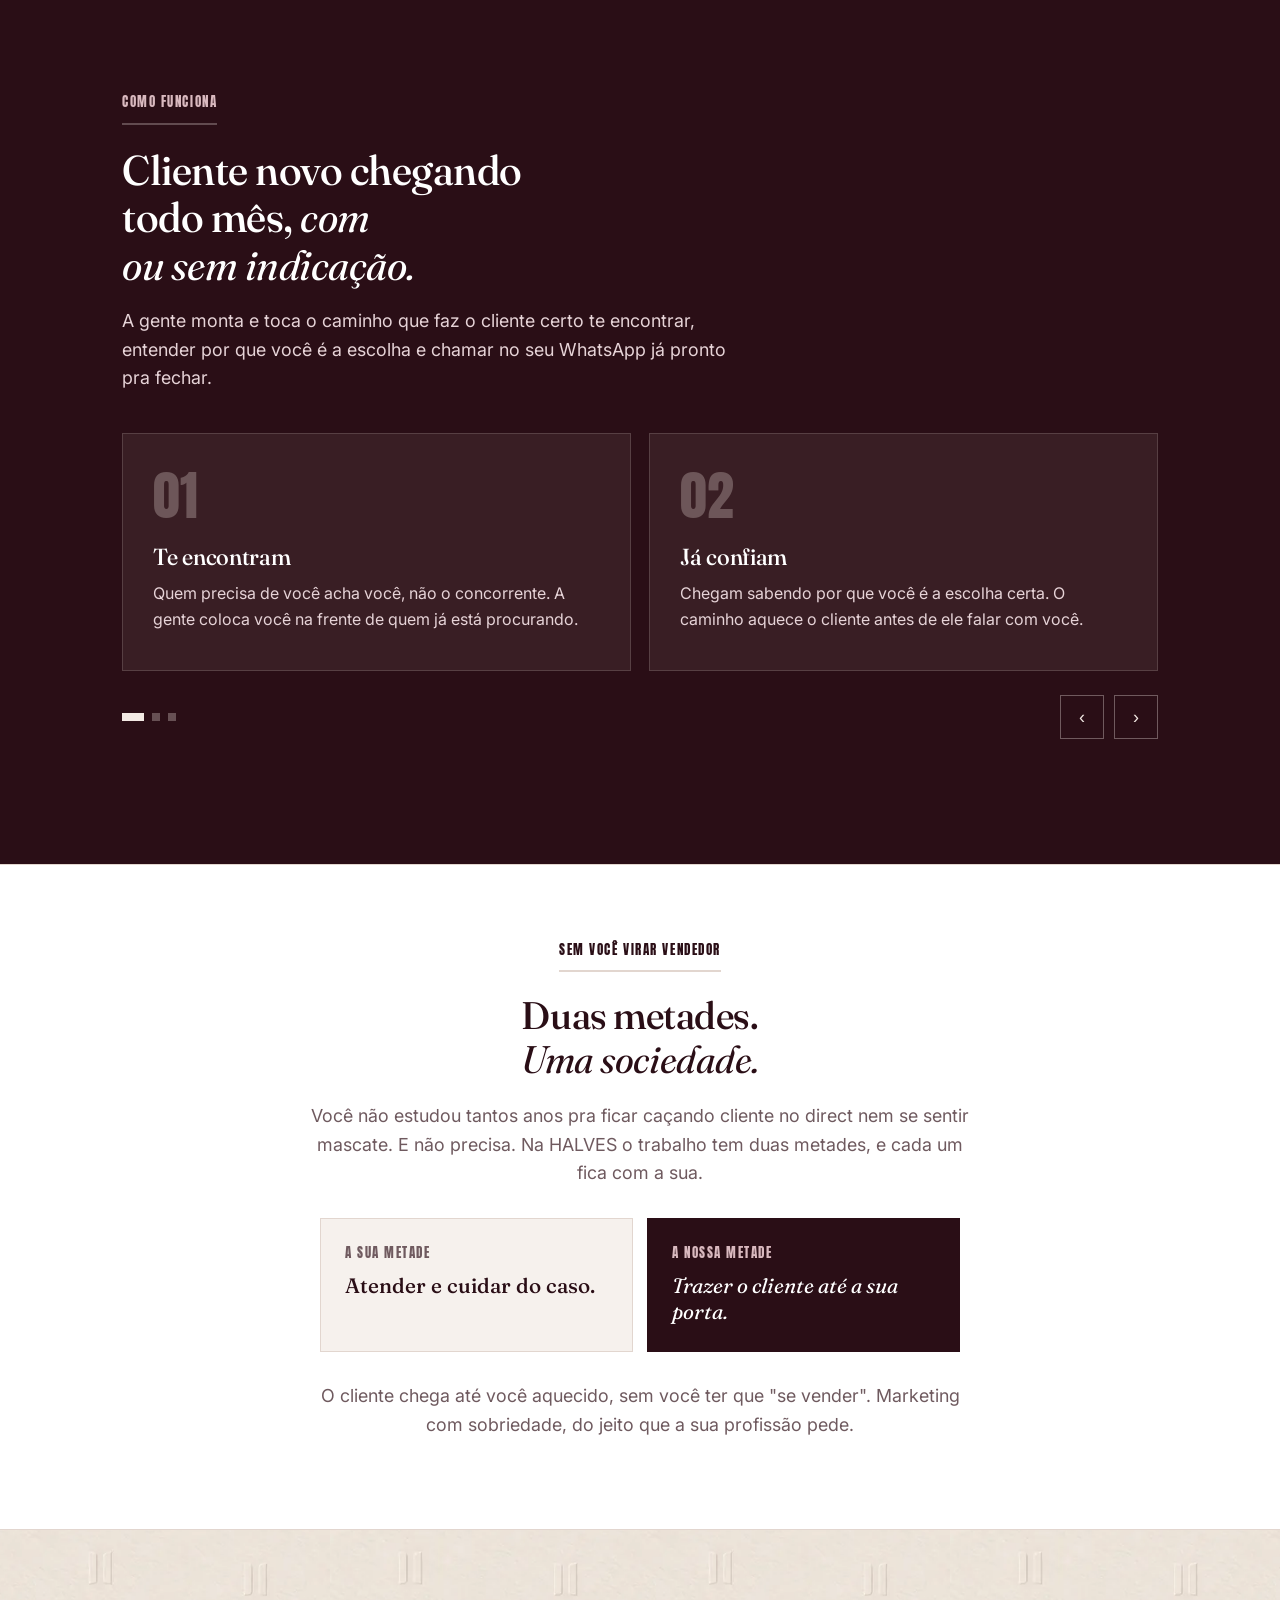
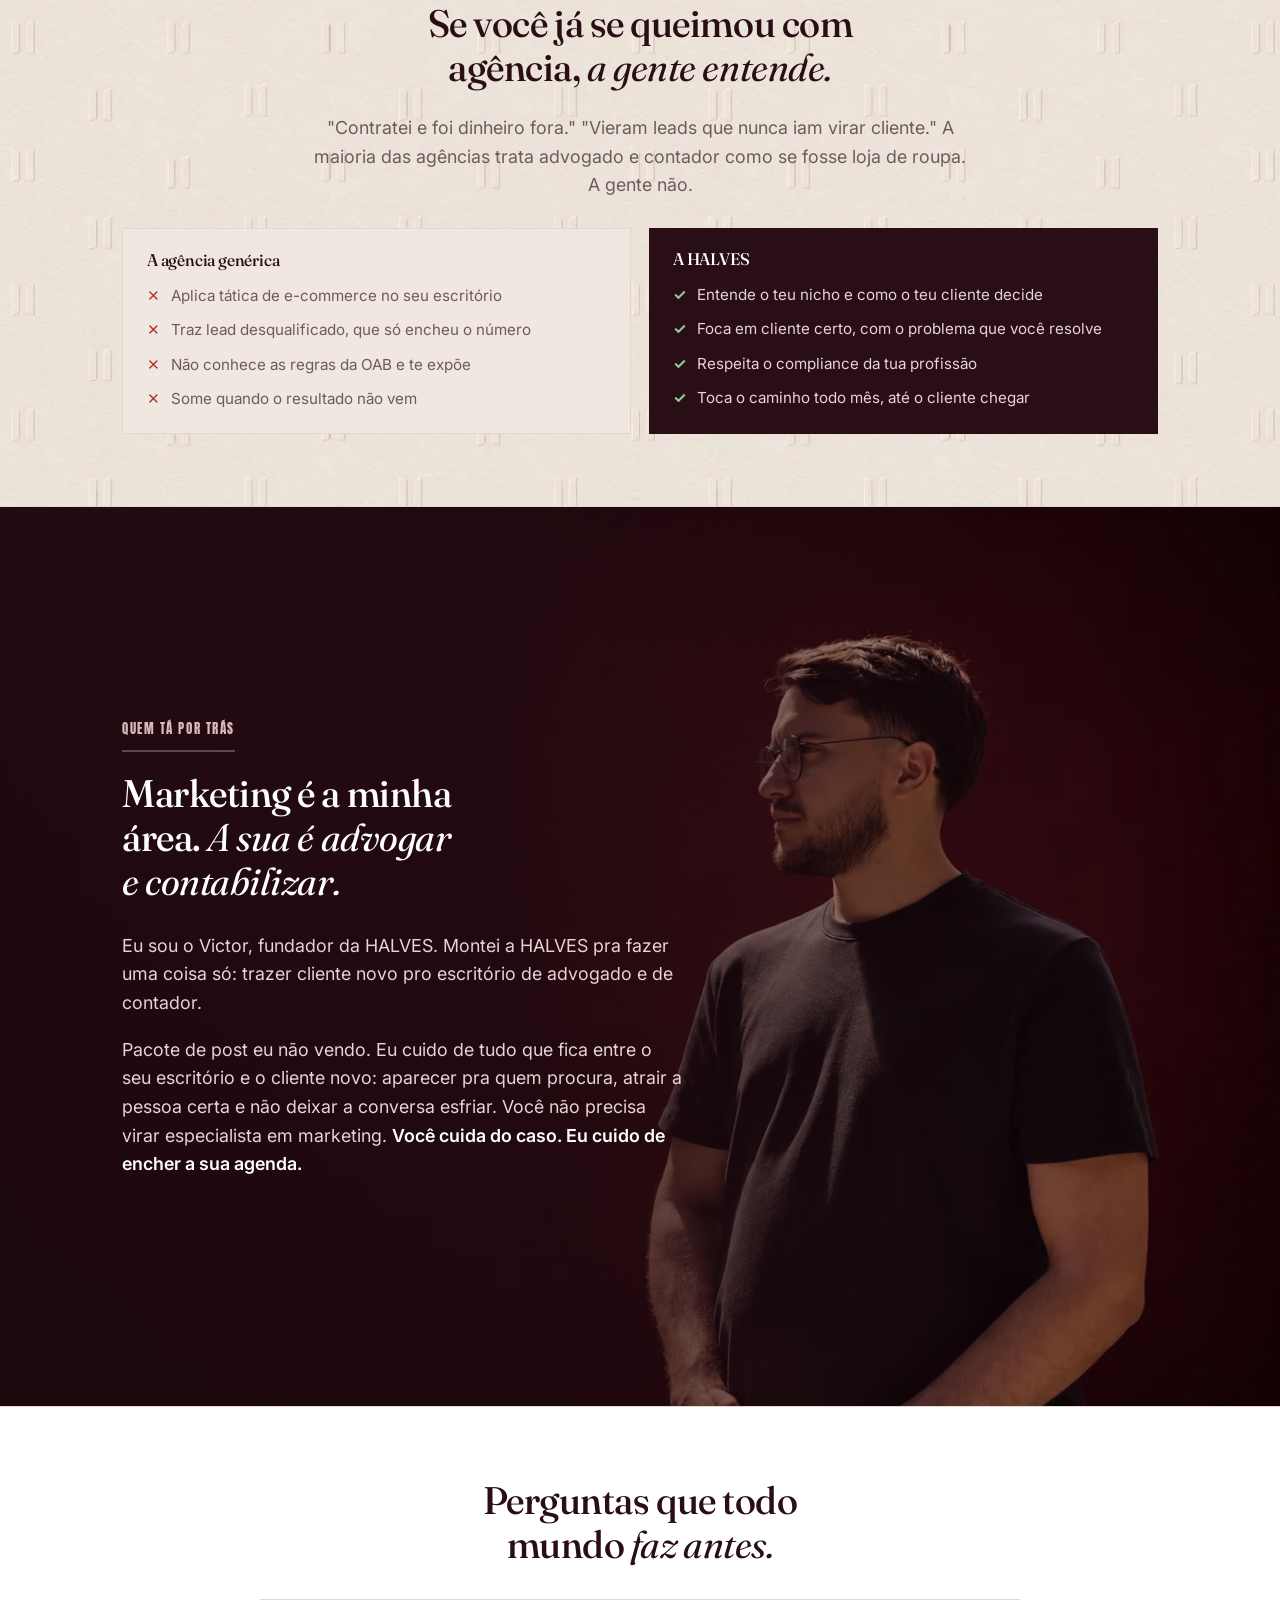
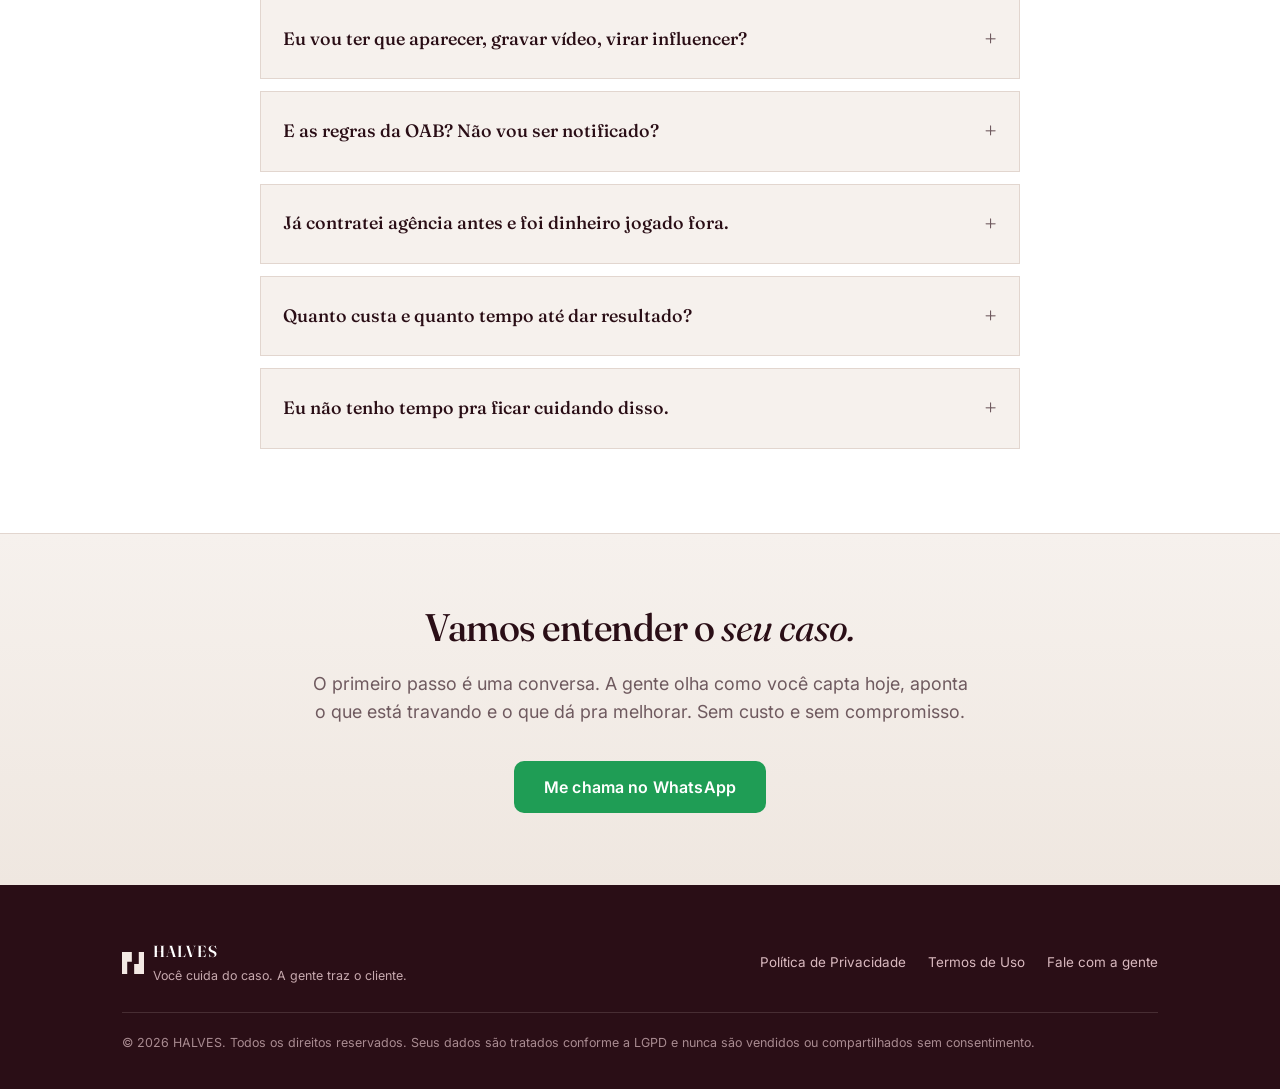
==== commit 4bb385a3: "Rebranding de conceito: Fraunces + Anton + Inter, lockup novo, frase da marca e texto sem medição Co" ====
--- a/index.html
+++ b/index.html
@@ -2,17 +2,17 @@
 <html lang="pt-BR">
 <head>
 <meta charset="utf-8">
-<meta name="robots" content="noindex, nofollow">
 <meta name="viewport" content="width=device-width, initial-scale=1">
 <meta name="theme-color" content="#2A0E16">
-<link rel="icon" href="data:image/svg+xml,%3Csvg xmlns='http://www.w3.org/2000/svg' viewBox='0 0 100 100'%3E%3Crect width='100' height='100' fill='%232A0E16'/%3E%3Cpath fill='%23F3E9E4' d='M12 12H46V46H30V88H12Z'/%3E%3Cpath fill='%23F3E9E4' d='M88 88H54V54H70V12H88Z'/%3E%3C/svg%3E">
-<title>HALVES · Pare de depender da sorte da indicação</title>
-<meta name="description" content="Advogado e contador: um mês vem cheio, o outro vem vazio. O HALVES monta uma entrada de clientes que não depende da indicação, e sem você virar vendedor.">
+<link rel="icon" href="data:image/svg+xml,%3Csvg xmlns='http://www.w3.org/2000/svg' viewBox='184 184 632 632'%3E%3Crect x='184' y='184' width='632' height='632' fill='%232A0E16'/%3E%3Cpath fill='%23F3E9E4' d='M264 264H475V475H376V736H264Z M624 264H736V736H525V524H624Z'/%3E%3C/svg%3E">
+<title>HALVES · Você cuida do caso. A gente traz o cliente.</title>
+<link rel="canonical" href="https://halves.com.br/">
+<meta name="description" content="Advogado e contador: um mês vem cheio, o outro vem vazio. A HALVES monta e toca o caminho que leva gente certa até o seu WhatsApp. Você só atende.">
 <link rel="preconnect" href="https://fonts.googleapis.com">
 <link rel="preconnect" href="https://fonts.gstatic.com" crossorigin>
 <link rel="preload" as="image" href="img/victor-hero.webp" fetchpriority="high">
-<link rel="stylesheet" href="https://fonts.googleapis.com/css2?family=Chakra+Petch:wght@700&family=Inter:wght@400;600;700&display=swap" media="print" onload="this.media='all'">
-<noscript><link rel="stylesheet" href="https://fonts.googleapis.com/css2?family=Chakra+Petch:wght@700&family=Inter:wght@400;600;700&display=swap"></noscript>
+<link rel="stylesheet" href="https://fonts.googleapis.com/css2?family=Anton&family=Fraunces:ital,opsz,wght@0,9..144,500;0,9..144,600;1,9..144,400&family=Inter:wght@400;600;700&display=swap" media="print" onload="this.media='all'">
+<noscript><link rel="stylesheet" href="https://fonts.googleapis.com/css2?family=Anton&family=Fraunces:ital,opsz,wght@0,9..144,500;0,9..144,600;1,9..144,400&family=Inter:wght@400;600;700&display=swap"></noscript>
 <style>
   :root{
     --vinho:#2A0E16; --vinho2:#3D1520; --vinho-hover:#210a11; --verde:#1f9d55; --verde-hover:#178a48;
@@ -25,7 +25,9 @@
   body > *{ max-width:100%; }
   .wrap{ width:100%; max-width:1080px; margin:0 auto; padding:0 22px; }
   .narrow{ max-width:720px; margin-left:auto; margin-right:auto; }
-  h1,h2,h3{ font-family:"Chakra Petch",sans-serif; line-height:1.18; letter-spacing:-.01em; text-wrap:balance; color:var(--vinho); }
+  h1,h2,h3{ font-family:"Fraunces",Georgia,serif; font-weight:500; font-variation-settings:"opsz" 72; line-height:1.14; letter-spacing:-.012em; text-wrap:balance; color:var(--vinho); }
+  h1 em,h2 em,h3 em{ font-style:italic; font-weight:400; }
+  .anton{ font-family:"Anton",Impact,sans-serif; font-weight:400; }
 
   .topbar{ background:var(--vinho); color:var(--bg); text-align:center; font-size:.86rem; font-weight:600; padding:11px 16px; line-height:1.35; }
 
@@ -37,28 +39,30 @@
     background:linear-gradient(90deg, rgba(30,9,15,.97) 0%, rgba(30,9,15,.9) 30%, rgba(30,9,15,.55) 52%, rgba(30,9,15,.1) 72%, rgba(30,9,15,0) 100%); }
   .hero .wrap{ position:relative; z-index:2; width:100%; }
   .hero-inner{ max-width:640px; padding:6vh 0; }
-  .hero .herologo{ width:240px; max-width:62vw; height:auto; display:block; margin:0 0 26px 0; }
-  .hero h1{ font-size:clamp(1.7rem,3.6vw,2.7rem); font-weight:700; margin-bottom:18px; max-width:17ch; color:#fff; }
+  .hero .herologo{ width:220px; max-width:56vw; height:auto; display:block; margin:0 0 34px 0; }
+  .hero h1{ margin-bottom:22px; color:#fff; }
+  .hero h1 .k{ display:block; font-style:italic; font-weight:400; font-size:clamp(1.35rem,2.4vw,1.8rem); color:#e6d3d7; margin-bottom:12px; }
+  .hero h1 .big{ display:block; font-family:"Anton",Impact,sans-serif; font-weight:400; text-transform:uppercase; font-size:clamp(3rem,6.6vw,5.6rem); line-height:.98; letter-spacing:.005em; max-width:11ch; color:#fff; }
   .hero p.sub{ font-size:clamp(1rem,1.6vw,1.18rem); color:#e6d3d7; max-width:48ch; margin-bottom:28px; }
   .hero p.sub b{ color:#fff; font-weight:600; }
 
   /* prova social do hero */
   .proof{ display:flex; align-items:center; gap:14px; margin-bottom:30px; }
   .proof .faces{ display:flex; }
-  .proof .faces .f{ width:42px; height:42px; border-radius:50%; border:2px solid var(--vinho); background:#5a2532 center/cover no-repeat; margin-left:-12px; display:flex; align-items:center; justify-content:center; font-family:"Chakra Petch",sans-serif; font-weight:700; font-size:15px; color:#f3e9e4; }
+  .proof .faces .f{ width:42px; height:42px; border-radius:50%; border:2px solid var(--vinho); background:#5a2532 center/cover no-repeat; margin-left:-12px; display:flex; align-items:center; justify-content:center; font-weight:700; font-size:15px; color:#f3e9e4; }
   .proof .faces .f:first-child{ margin-left:0; }
   .proof .ptxt{ font-size:.9rem; color:#e6d3d7; line-height:1.35; }
   .proof .ptxt b{ color:#fff; font-weight:700; }
 
   .hero .cta-row{ display:flex; align-items:center; gap:16px; flex-wrap:wrap; }
-  .btn{ display:inline-block; padding:16px 30px; border:0; border-radius:0; cursor:pointer; background:var(--verde); color:#fff; font-family:"Chakra Petch",sans-serif; font-weight:700; font-size:15px; letter-spacing:.03em; text-decoration:none; transition:.2s; }
+  .btn{ display:inline-block; padding:16px 30px; border:0; border-radius:0; cursor:pointer; background:var(--verde); color:#fff; font-family:"Inter",system-ui,sans-serif; font-weight:600; font-size:16px; letter-spacing:.01em; text-decoration:none; transition:.2s; }
   .btn:hover{ background:var(--verde-hover); transform:translateY(-1px); box-shadow:0 8px 22px rgba(23,138,72,.3); }
   .btn-wpp{ border-radius:10px; }
   .hero .btn{ box-shadow:0 6px 20px rgba(0,0,0,.3); }
   .hero .btn:hover{ box-shadow:0 10px 28px rgba(0,0,0,.4); }
 
   section.block{ padding:8vh 0; border-top:1px solid var(--line); }
-  .block h2{ font-size:clamp(1.42rem,2.7vw,2.1rem); font-weight:700; margin-bottom:24px; max-width:22ch; }
+  .block h2{ font-size:clamp(1.6rem,3vw,2.4rem); margin-bottom:24px; max-width:22ch; }
   .block p{ font-size:clamp(1rem,1.5vw,1.12rem); color:var(--muted); max-width:60ch; margin-bottom:18px; }
   .block p b{ color:var(--ink); font-weight:600; }
 
@@ -78,8 +82,8 @@
   /* O QUE MUDA — tópicos à esquerda + imagem à direita (estilo holdingmasters) */
   .change{ background:var(--vinho); color:var(--bg); border-top:0; min-height:100vh; min-height:100dvh; display:flex; align-items:center; }
   .change > .wrap{ width:100%; }
-  .change .pill{ display:inline-block; font-family:"Chakra Petch",sans-serif; font-weight:700; font-size:11.5px; letter-spacing:.14em; text-transform:uppercase; color:#d9b9bf; padding:0 0 10px; border-bottom:2px solid rgba(243,233,228,.28); margin-bottom:22px; }
-  .change h2{ color:#fff; font-size:clamp(1.5rem,3vw,2.25rem); max-width:18ch; margin-bottom:18px; }
+  .change .pill{ display:inline-block; font-family:"Anton",Impact,sans-serif; font-weight:400; font-size:13px; letter-spacing:.12em; text-transform:uppercase; color:#d9b9bf; padding:0 0 10px; border-bottom:2px solid rgba(243,233,228,.28); margin-bottom:22px; }
+  .change h2{ color:#fff; font-size:clamp(1.7rem,3.3vw,2.6rem); max-width:18ch; margin-bottom:18px; }
 
   /* CARROSSEL DE PASSOS (setas, infinito) */
   .steps-intro{ max-width:640px; margin-bottom:40px; }
@@ -87,7 +91,7 @@
   .steps .viewport{ display:flex; gap:18px; overflow-x:auto; scroll-snap-type:x mandatory; scroll-behavior:smooth; scrollbar-width:none; -webkit-overflow-scrolling:touch; }
   .steps .viewport::-webkit-scrollbar{ display:none; }
   .steps .slide{ flex:0 0 calc(50% - 9px); scroll-snap-align:start; background:rgba(243,233,228,.07); border:1px solid rgba(243,233,228,.16); padding:34px 30px 38px; }
-  .steps .slide .num{ font-family:"Chakra Petch",sans-serif; font-weight:700; font-size:3.2rem; line-height:1; color:rgba(243,233,228,.28); margin-bottom:22px; }
+  .steps .slide .num{ font-family:"Anton",Impact,sans-serif; font-weight:400; font-size:3.4rem; line-height:1; color:rgba(243,233,228,.28); margin-bottom:22px; }
   .steps .slide h3{ color:#fff; font-size:1.45rem; margin-bottom:10px; }
   .steps .slide p{ color:#e6d3d7; font-size:1rem; margin:0; max-width:none; }
   .steps .ctrl{ display:flex; align-items:center; justify-content:space-between; gap:16px; margin-top:24px; }
@@ -101,8 +105,15 @@
   /* sem virar vendedor — seção branca de destaque, sem card/círculo */
   .relief-sec{ background:#fff; }
   .relief-sec .wrap{ text-align:center; }
-  .relief-sec .pill{ display:inline-block; font-family:"Chakra Petch",sans-serif; font-weight:700; font-size:11.5px; letter-spacing:.14em; text-transform:uppercase; color:var(--vinho); padding:0 0 10px; border-bottom:2px solid var(--line); margin-bottom:22px; }
+  .relief-sec .pill{ display:inline-block; font-family:"Anton",Impact,sans-serif; font-weight:400; font-size:13px; letter-spacing:.12em; text-transform:uppercase; color:var(--vinho); padding:0 0 10px; border-bottom:2px solid var(--line); margin-bottom:22px; }
   .relief-sec h2{ margin:0 auto 20px; max-width:20ch; }
+  .relief-sec .halves{ display:grid; grid-template-columns:1fr 1fr; gap:14px; max-width:640px; margin:30px auto 30px; text-align:left; }
+  .relief-sec .halves div{ padding:24px 24px 26px; border:1px solid var(--line); background:var(--bg); }
+  .relief-sec .halves div.nossa{ background:var(--vinho); border-color:var(--vinho); }
+  .relief-sec .halves span{ display:block; font-family:"Anton",Impact,sans-serif; font-size:12.5px; letter-spacing:.12em; text-transform:uppercase; color:var(--muted); margin-bottom:10px; }
+  .relief-sec .halves .nossa span{ color:#d9b9bf; }
+  .relief-sec .halves b{ display:block; font-family:"Fraunces",Georgia,serif; font-weight:500; font-size:1.3rem; line-height:1.25; color:var(--vinho); }
+  .relief-sec .halves .nossa b{ color:#fff; font-style:italic; font-weight:400; }
   .relief-sec p{ margin:0 auto 18px; }
 
   /* já tentou (contra concorrência) */
@@ -125,8 +136,8 @@
   .founder2 > .wrap{ position:relative; z-index:2; width:100%; }
   .founder2 .founder-hook{ max-width:520px; }
   .founder2 .founder-inner{ max-width:560px; margin-top:28px; }
-  .founder2 .pill-dark{ display:inline-block; font-family:"Chakra Petch",sans-serif; font-weight:700; font-size:11.5px; letter-spacing:.14em; text-transform:uppercase; color:#d9b9bf; padding:0 0 10px; border-bottom:2px solid rgba(243,233,228,.28); margin-bottom:20px; }
-  .founder2 h2{ color:#fff; max-width:18ch; margin-bottom:18px; font-size:clamp(1.5rem,2.8vw,2.1rem); }
+  .founder2 .pill-dark{ display:inline-block; font-family:"Anton",Impact,sans-serif; font-weight:400; font-size:13px; letter-spacing:.12em; text-transform:uppercase; color:#d9b9bf; padding:0 0 10px; border-bottom:2px solid rgba(243,233,228,.28); margin-bottom:20px; }
+  .founder2 h2{ color:#fff; max-width:18ch; margin-bottom:18px; font-size:clamp(1.7rem,3.1vw,2.4rem); }
   .founder2 p{ color:#e6d3d7; max-width:none; }
   .founder2 p b{ color:#fff; }
 
@@ -136,7 +147,7 @@
   .faq-sec .faq details{ background:var(--bg); }
   .faq{ max-width:760px; margin:32px auto 0; }
   .faq details{ background:var(--card); border:1px solid var(--line); border-radius:0; margin-bottom:12px; overflow:hidden; }
-  .faq summary{ list-style:none; cursor:pointer; padding:20px 22px; font-family:"Chakra Petch",sans-serif; font-weight:700; font-size:1.02rem; color:var(--vinho); display:flex; justify-content:space-between; align-items:center; gap:16px; }
+  .faq summary{ list-style:none; cursor:pointer; padding:20px 22px; font-family:"Fraunces",Georgia,serif; font-weight:500; font-size:1.12rem; color:var(--vinho); display:flex; justify-content:space-between; align-items:center; gap:16px; }
   .faq summary::-webkit-details-marker{ display:none; }
   .faq summary::after{ content:"+"; font-size:1.5rem; color:var(--muted); font-weight:400; transition:.2s; flex:0 0 auto; }
   .faq details[open] summary::after{ transform:rotate(45deg); }
@@ -152,7 +163,7 @@
   .modal.open{ display:flex; }
   .leadForm{ background:var(--card); border:1px solid var(--line); border-radius:0; padding:32px 28px; max-width:450px; width:100%; text-align:left; box-shadow:0 30px 80px rgba(0,0,0,.5); position:relative; max-height:92vh; overflow-y:auto; }
   .leadForm .close{ position:absolute; top:14px; right:16px; background:none; border:0; font-size:26px; line-height:1; color:var(--muted); cursor:pointer; }
-  .leadForm .ft{ font-family:"Chakra Petch",sans-serif; font-weight:700; font-size:1.18rem; color:var(--vinho); margin-bottom:4px; padding-right:26px; }
+  .leadForm .ft{ font-family:"Fraunces",Georgia,serif; font-weight:500; font-size:1.4rem; color:var(--vinho); margin-bottom:4px; padding-right:26px; }
   .leadForm .fs{ font-size:.86rem; color:var(--muted); margin-bottom:20px; }
   .form-group{ margin-bottom:12px; }
   .form-group input, .form-group select{ width:100%; padding:13px 15px; border-radius:0; border:1.5px solid var(--line); font-size:1rem; background:#fff; color:var(--ink); font-family:inherit; transition:.2s; outline:none; }
@@ -165,12 +176,46 @@
   .fnote{ font-size:.78rem; color:var(--muted); text-align:center; margin-top:14px; line-height:1.4; }
   .fnote a{ color:var(--vinho); }
   .leadForm button.btn[disabled]{ opacity:.7; cursor:wait; }
+  /* honeypot: fora da tela e fora do leitor de tela; humano não vê, robô preenche */
+  .hp{ position:absolute !important; left:-10000px !important; top:auto; width:1px; height:1px; overflow:hidden; }
+
+  /* WhatsApp com país (intl-tel-input, carregado só quando o formulário abre) */
+  .iti, .iti--detached-country-selector{
+    --iti-hover-color:rgba(42,14,22,.07); --iti-border-color:var(--line); --iti-icon-color:var(--vinho);
+    --iti-country-selector-bg:#fff; --iti-spacer-horizontal:12px; --iti-arrow-padding:8px; --iti-flag-width:22px;
+  }
+  .form-group .iti{ display:block; width:100%; }
+  .leadForm .iti__country-container{ padding:1.5px; }
+  .leadForm .iti__selected-country{ font-family:"Inter",system-ui,sans-serif; }
+  .leadForm .iti__selected-country-primary{ background:var(--bg); border-right:1.5px solid var(--line); }
+  .leadForm .iti__selected-dial-code{ margin-left:0; padding:0 4px 0 10px; font-weight:600; color:var(--vinho); }
+  .leadForm .iti__selected-country[aria-expanded=true] .iti__selected-country-primary{ background:var(--bg2); }
+  .leadForm .iti__selected-country:focus-visible{ outline:2px solid var(--vinho); outline-offset:-2px; }
+  body .iti__flag{ border-radius:0; box-shadow:0 0 0 1px rgba(42,14,22,.12); }
+  body .iti__country-selector{ border-radius:0; font-family:"Inter",system-ui,sans-serif; color:var(--ink); }
+  body .iti--inline-country-selector .iti__country-selector{ border:1.5px solid var(--vinho); box-shadow:0 18px 40px rgba(42,14,22,.22); margin-top:2px; }
+  body .iti--inline-country-selector .iti__country-list{ max-height:230px; }
+  body .iti__search-input-wrapper{ border-bottom:1.5px solid var(--line); background:var(--bg); }
+  body .iti__search-input{ font-family:inherit; font-size:16px; color:var(--ink); background:transparent; outline:none; border-radius:0; padding-top:12px; padding-bottom:12px; }
+  body .iti__search-input::placeholder{ color:var(--muted); }
+  body .iti__country{ font-size:.95rem; padding-top:10px; padding-bottom:10px; }
+  body .iti__country.iti__highlight{ background:rgba(42,14,22,.07); }
+  body .iti__country[aria-selected=true] .iti__country-name{ font-weight:600; color:var(--vinho); }
+  body .iti__dial-code{ color:var(--muted); font-variant-numeric:tabular-nums; }
+  body .iti__country-check{ color:var(--vinho); }
+  body .iti__no-results{ color:var(--muted); font-size:.92rem; }
+  body .iti__country-list{ scrollbar-width:thin; scrollbar-color:rgba(42,14,22,.3) transparent; }
+  /* celular: lista em tela cheia, por cima do modal, no fundo vinho da página */
+  body .iti--fullscreen-popup.iti--detached-country-selector{ background:rgba(20,6,10,.82); backdrop-filter:blur(3px); padding:56px 16px 16px; z-index:1060; }
+  body .iti--fullscreen-popup .iti__country-selector{ border:0; box-shadow:0 30px 80px rgba(0,0,0,.5); }
+  body .iti--fullscreen-popup .iti__close-button{ right:0; color:#F3E9E4; }
+  body .iti--fullscreen-popup .iti__country{ padding:12px 14px; }
 
   footer{ background:var(--vinho); color:#c7a9ae; padding:6vh 0 4vh; }
   footer .fgrid{ display:flex; align-items:center; justify-content:space-between; gap:24px; flex-wrap:wrap; }
   footer .fmark{ display:inline-flex; align-items:center; gap:9px; }
-  footer svg{ width:20px; height:20px; }
-  footer .fmark span{ font-family:"Chakra Petch",sans-serif; font-weight:700; letter-spacing:.14em; font-size:13px; color:#fff; }
+  footer svg{ width:22px; height:22px; }
+  footer .fmark span{ font-family:"Fraunces",Georgia,serif; font-weight:600; font-variation-settings:"opsz" 144; letter-spacing:.06em; font-size:16px; color:#fff; }
   footer .fmark small{ display:block; font-size:.78rem; color:#c7a9ae; margin-top:2px; }
   footer .flinks{ display:flex; gap:22px; flex-wrap:wrap; }
   footer .flinks a{ color:#d9b9bf; font-size:.84rem; text-decoration:none; }
@@ -192,15 +237,17 @@
       background-color:var(--vinho); background-image:url("img/victor-hero.webp"); background-repeat:no-repeat; background-position:78% top; background-size:auto 46vh; }
     .hero::before{ background:linear-gradient(180deg, rgba(30,9,15,0) 0%, rgba(30,9,15,0) 30vh, rgba(30,9,15,.9) 40vh, rgba(30,9,15,1) 46vh, rgba(30,9,15,1) 100%); }
     .hero-inner{ padding:26vh 0 7vh; max-width:none; }
-    .hero .herologo{ width:180px; margin-bottom:20px; }
-    .hero h1{ font-size:1.75rem; }
+    .hero .herologo{ width:160px; margin-bottom:22px; }
+    .hero h1 .k{ font-size:1.25rem; margin-bottom:8px; }
+    .hero h1 .big{ font-size:2.9rem; }
+    .relief-sec .halves{ grid-template-columns:1fr; }
     .hero .cta-row{ flex-direction:column; align-items:stretch; gap:12px; }
     .hero .btn{ text-align:center; width:100%; }
     .proof{ justify-content:flex-start; }
 
     section.block{ padding:6vh 0; }
     .change{ min-height:auto; display:block; padding:8vh 0; }
-    .block h2{ font-size:1.45rem; }
+    .block h2{ font-size:1.6rem; }
     .block h2{ margin-bottom:18px; }
     .btn{ width:100%; text-align:center; }
     .tried .col{ padding:24px 20px; }
@@ -215,7 +262,7 @@
       linear-gradient(180deg, rgba(30,9,15,0) 32vh, rgba(30,9,15,.9) 41vh, rgba(30,9,15,1) 47vh),
       linear-gradient(90deg, rgba(30,9,15,.82) 0%, rgba(30,9,15,.35) 46%, rgba(30,9,15,0) 68%); }
     .founder2 .founder-hook{ max-width:none; padding:5vh 0 0; }
-    .founder2 h2{ max-width:12ch; font-size:1.5rem; }
+    .founder2 h2{ max-width:12ch; font-size:1.6rem; }
     .founder2 .founder-inner{ max-width:none; margin-top:0; padding:14vh 0 8vh; }
     .founder2 p{ font-size:.98rem; }
   }
@@ -229,9 +276,9 @@
 <header class="hero">
   <div class="wrap">
     <div class="hero-inner">
-      <img class="herologo" src="img/halves-logo.webp" srcset="img/halves-logo-240.webp 240w, img/halves-logo.webp 480w" sizes="(max-width:560px) 180px, 240px" alt="HALVES" width="240" height="52" fetchpriority="high">
-      <h1>Um mês vem cheio. O outro vem vazio.</h1>
-      <p class="sub">E você não sabe o motivo. Sua agenda de clientes depende da indicação, e a indicação chega quando quer. <b>O HALVES monta uma entrada de clientes que não depende da sorte, e sem você virar vendedor.</b></p>
+      <img class="herologo" src="img/halves-logo.webp" srcset="img/halves-logo-240.webp 240w, img/halves-logo.webp 480w" sizes="(max-width:560px) 180px, 240px" alt="HALVES" width="240" height="59" fetchpriority="high">
+      <h1><span class="k">Você cuida do caso.</span><span class="big">A gente traz o cliente.</span></h1>
+      <p class="sub">Um mês vem cheio, o outro vem vazio, porque a sua agenda depende da indicação. <b>A HALVES monta e toca o caminho que leva gente certa até o seu WhatsApp. Você só atende.</b></p>
       <div class="proof">
         <div class="faces">
           <div class="f" style="background-image:url('img/prova-1.webp')"></div>
@@ -254,7 +301,7 @@
   <div class="wrap">
     <div class="grid">
       <div class="col-txt">
-      <h2>Você é bom no que faz. Só que ser bom não enche a agenda.</h2>
+      <h2>Você é bom no que faz. <em>Só que ser bom não enche a agenda.</em></h2>
       <ul class="topics">
         <li><b>Mês cheio, mês vazio.</b> Caiu uma indicação boa, fechou dois ou três clientes e respirou. No mês seguinte o telefone parou.</li>
         <li><b>A torneira da indicação secou.</b> E você ficou esperando ela voltar a pingar, sem controle sobre quando vem o próximo.</li>
@@ -274,8 +321,8 @@
   <div class="wrap">
     <div class="steps-intro">
       <span class="pill">Como funciona</span>
-      <h2>Uma entrada de clientes que roda todo mês, com ou sem indicação.</h2>
-      <p>A gente monta o caminho que faz o cliente certo te encontrar, entender por que você é a escolha, e chegar até você já pronto pra fechar.</p>
+      <h2>Cliente novo chegando todo mês, <em>com ou sem indicação.</em></h2>
+      <p>A gente monta e toca o caminho que faz o cliente certo te encontrar, entender por que você é a escolha e chamar no seu WhatsApp já pronto pra fechar.</p>
     </div>
     <!-- CARROSSEL DE PASSOS (arrasta no celular, setas e pontos) -->
     <div class="steps">
@@ -298,17 +345,21 @@
 <!-- SEM VIRAR VENDEDOR — seção branca de destaque, sem card/círculo -->
 <section class="block relief-sec">
   <div class="wrap narrow">
-    <span class="pill">A trava que ninguém fala</span>
-    <h2>Sem você virar vendedor.</h2>
-    <p>Você não estudou tantos anos pra ficar caçando cliente no direct nem se sentir mascate. E não precisa. <b>Quem monta e roda a máquina de captação somos nós.</b> Você continua fazendo o que sabe: cuidando dos seus casos, dos seus clientes.</p>
-    <p>O cliente já chega até você aquecido, sem você ter que "se vender". Marketing com sobriedade, do jeito que a sua profissão pede.</p>
+    <span class="pill">Sem você virar vendedor</span>
+    <h2>Duas metades. <em>Uma sociedade.</em></h2>
+    <p>Você não estudou tantos anos pra ficar caçando cliente no direct nem se sentir mascate. E não precisa. Na HALVES o trabalho tem duas metades, e cada um fica com a sua.</p>
+    <div class="halves">
+      <div><span>A sua metade</span><b>Atender e cuidar do caso.</b></div>
+      <div class="nossa"><span>A nossa metade</span><b>Trazer o cliente até a sua porta.</b></div>
+    </div>
+    <p>O cliente chega até você aquecido, sem você ter que "se vender". Marketing com sobriedade, do jeito que a sua profissão pede.</p>
   </div>
 </section>
 
 <!-- JÁ TENTOU (contra a concorrência) -->
 <section class="block">
   <div class="wrap">
-    <h2 class="narrow" style="text-align:center;">Se você já se queimou com agência, a gente entende.</h2>
+    <h2 class="narrow" style="text-align:center;">Se você já se queimou com agência, <em>a gente entende.</em></h2>
     <p class="narrow" style="text-align:center;">"Contratei e foi dinheiro fora." "Vieram leads que nunca iam virar cliente." A maioria das agências trata advogado e contador como se fosse loja de roupa. A gente não.</p>
     <div class="tried">
       <div class="col old">
@@ -321,12 +372,12 @@
         </ul>
       </div>
       <div class="col new">
-        <h3>O HALVES</h3>
+        <h3>A HALVES</h3>
         <ul>
           <li>Entende o teu nicho e como o teu cliente decide</li>
-          <li>Foca em cliente certo, não em número pra relatório</li>
+          <li>Foca em cliente certo, com o problema que você resolve</li>
           <li>Respeita o compliance da tua profissão</li>
-          <li>Mede cada real e mostra de onde veio cada cliente</li>
+          <li>Toca o caminho todo mês, até o cliente chegar</li>
         </ul>
       </div>
     </div>
@@ -338,11 +389,11 @@
   <div class="wrap">
     <div class="founder-hook">
       <span class="pill-dark">Quem tá por trás</span>
-      <h2>Marketing é a minha área. A sua é advogar e contabilizar.</h2>
+      <h2>Marketing é a minha área. <em>A sua é advogar e contabilizar.</em></h2>
     </div>
     <div class="founder-inner">
-      <p>Eu sou o Victor, fundador da HALVES. Trabalho com dados e funil de vendas, e montei a HALVES pra fazer uma coisa só: transformar o alcance que você gera em cliente de verdade.</p>
-      <p>Não sou mais uma agência que vende pacote de post. Eu meço cada real que entra, mostro de onde vem cada cliente, e cuido da parte técnica pra você não ter que virar especialista em marketing. <b>Você foca no seu trabalho. Eu cuido de encher a sua agenda.</b></p>
+      <p>Eu sou o Victor, fundador da HALVES. Montei a HALVES pra fazer uma coisa só: trazer cliente novo pro escritório de advogado e de contador.</p>
+      <p>Pacote de post eu não vendo. Eu cuido de tudo que fica entre o seu escritório e o cliente novo: aparecer pra quem procura, atrair a pessoa certa e não deixar a conversa esfriar. Você não precisa virar especialista em marketing. <b>Você cuida do caso. Eu cuido de encher a sua agenda.</b></p>
     </div>
   </div>
 </section>
@@ -350,7 +401,7 @@
 <!-- FAQ (quebra de objeções) -->
 <section class="block faq-sec">
   <div class="wrap">
-    <h2 class="narrow" style="text-align:center;">Perguntas que todo mundo faz antes.</h2>
+    <h2 class="narrow" style="text-align:center;">Perguntas que todo mundo <em>faz antes.</em></h2>
     <div class="faq">
       <details>
         <summary>Eu vou ter que aparecer, gravar vídeo, virar influencer?</summary>
@@ -362,7 +413,7 @@
       </details>
       <details>
         <summary>Já contratei agência antes e foi dinheiro jogado fora.</summary>
-        <div class="ans">Entendo, e é o mais comum. A diferença é que a gente entende o teu nicho, mede cada real e mostra de onde vem cada cliente. Você não fica no escuro achando que "o marketing não funciona".</div>
+        <div class="ans">Entendo, e é o mais comum. A diferença é que a gente entende o teu nicho e fala com você de uma coisa só: cliente novo chegando. Todo mês você sabe quantos chegaram, sem ficar no escuro achando que "o marketing não funciona".</div>
       </details>
       <details>
         <summary>Quanto custa e quanto tempo até dar resultado?</summary>
@@ -370,7 +421,7 @@
       </details>
       <details>
         <summary>Eu não tenho tempo pra ficar cuidando disso.</summary>
-        <div class="ans">Esse é o ponto. Quem monta e roda a máquina somos nós. Você continua cuidando dos seus casos, e o cliente chega até você já aquecido.</div>
+        <div class="ans">Esse é o ponto. Quem monta e toca o caminho somos nós. Você continua cuidando dos seus casos, e o cliente chega até você já aquecido.</div>
       </details>
     </div>
   </div>
@@ -379,7 +430,7 @@
 <!-- CTA FINAL -->
 <section class="block start" id="comecar">
   <div class="wrap">
-    <h2>Vamos entender o seu caso</h2>
+    <h2>Vamos entender o <em>seu caso.</em></h2>
     <p class="lead narrow">O primeiro passo é uma conversa. A gente olha como você capta hoje, aponta o que está travando e o que dá pra melhorar. Sem custo e sem compromisso.</p>
     <button type="button" class="btn btn-wpp" data-open-form>Me chama no WhatsApp</button>
   </div>
@@ -390,8 +441,8 @@
   <div class="wrap">
     <div class="fgrid">
       <div class="fmark">
-        <svg viewBox="0 0 100 100" aria-hidden="true"><path fill="#F3E9E4" d="M12 12 H46 V46 H30 V88 H12 Z"/><path fill="#F3E9E4" d="M88 88 H54 V54 H70 V12 H88 Z"/></svg>
-        <div><span>HALVES</span><small>Marketing com processo e dados.</small></div>
+        <svg viewBox="264 264 472 472" aria-hidden="true"><path fill="#F3E9E4" d="M264 264H475V475H376V736H264Z M624 264H736V736H525V524H624Z"/></svg>
+        <div><span>HALVES</span><small>Você cuida do caso. A gente traz o cliente.</small></div>
       </div>
       <div class="flinks">
         <a href="politica-de-privacidade.html">Política de Privacidade</a>
@@ -418,8 +469,12 @@
       <span class="msg">Informe um e-mail válido.</span>
     </div>
     <div class="form-group" id="f-tel">
-      <input id="PHONE" name="whatsapp" type="tel" placeholder="WhatsApp com DDD" inputmode="numeric" maxlength="15" autocomplete="tel" required>
-      <span class="msg">Informe um telefone válido com DDD.</span>
+      <input id="PHONE" name="whatsapp" type="tel" placeholder="WhatsApp com DDD" inputmode="tel" autocomplete="tel" aria-label="WhatsApp" aria-describedby="tel-msg" required>
+      <span class="msg" id="tel-msg" aria-live="polite">Informe seu WhatsApp com DDD.</span>
+    </div>
+    <div class="hp" aria-hidden="true">
+      <label for="SITE">Seu site</label>
+      <input id="SITE" name="site" type="text" tabindex="-1" autocomplete="off">
     </div>
     <div class="form-group" id="f-perfil">
       <select id="PERFIL" name="perfil" required>
@@ -438,8 +493,17 @@
 <script>
   /* ---- CONFIGURAÇÃO DO FORMULÁRIO (como ligar: ../formulario/LEIA-ME.md) ---- */
   var CONFIG = {
-    PLANILHA_URL: '',   // URL do app do Apps Script (termina em /exec)
-    WHATSAPP: ''        // número da HALVES com DDI e DDD, só dígitos. Ex.: 5521999998888
+    PLANILHA_URL: 'https://script.google.com/macros/s/AKfycbwT2uodnKqNECF2BlGBXm5ainAEwc0QAlnvf2QmZyL_yPo8vhHvCu9w6ogYeBodE_o/exec',
+    WHATSAPP: '5521974455900',  // número da HALVES (21 97445-5900), desde 08/10/2026
+    /* CRM (Supabase). A chave publishable é pública por natureza: só executa a RPC capturar_lead. */
+    SUPABASE_URL: 'https://yjmuwpkvoexunkjcafgv.supabase.co',
+    SUPABASE_KEY: 'sb_publishable_evVh_bIikrP4SMP16OMmsw_5UqqDWLV',
+    ENVIO_TIMEOUT_MS: 8000,     // prazo do fetch do CRM
+    RPC_ESPERA_MS: 1500,        // quanto o WhatsApp espera a resposta do CRM antes de abrir
+    /* seletor de país do WhatsApp: versão travada + hash de integridade */
+    ITI: 'https://cdn.jsdelivr.net/npm/intl-tel-input@29.5.3/dist',
+    ITI_JS_SRI: 'sha384-1k5t9CQZrBJeWjMvg0TBTlVboAUK8rjnCB32B82h3uEU1PJjbPEvC9nLAZZPqDLl',
+    ITI_CSS_SRI: 'sha384-khdvUrzJNN6Jw9yHboN6430RRijNf+nAlKcZv0a5IrkTjwZpwgJ9fzD3kjbqhOyZ'
   };
 
   /* guarda as UTMs da chegada, mesmo se a pessoa navegar pela página antes de enviar */
@@ -451,7 +515,7 @@
 
   /* ---- MODAL ---- */
   var modal = document.getElementById('formModal');
-  function openForm(){ modal.classList.add('open'); document.body.style.overflow='hidden'; setTimeout(function(){ document.getElementById('FNAME').focus(); },50); }
+  function openForm(){ carregaTel(); modal.classList.add('open'); document.body.style.overflow='hidden'; setTimeout(function(){ document.getElementById('FNAME').focus(); },50); }
   function closeForm(){ modal.classList.remove('open'); document.body.style.overflow=''; }
   document.querySelectorAll('[data-open-form]').forEach(function(b){ b.addEventListener('click', openForm); });
   document.querySelectorAll('[data-close-form]').forEach(function(b){ b.addEventListener('click', closeForm); });
@@ -483,60 +547,226 @@
 
   /* ---- FORMULÁRIO ---- */
   var tel = document.getElementById('PHONE');
+  var telMsg = document.getElementById('tel-msg');
+  var iti = null, itiCarga = null;
+
+  /* intl-tel-input: CSS e JS só quando o formulário abre (ou o dedo chega no botão);
+     o utils (validação e máscara por país, ~260 KB) só depois disso, sob demanda. */
+  function carregaTel(){
+    if(itiCarga) return itiCarga;
+    /* já abre a conexão com o CRM: no envio sobra só a ida e volta da RPC */
+    if(CONFIG.SUPABASE_URL && !document.getElementById('pc-crm')){
+      var pc = document.createElement('link');
+      pc.id = 'pc-crm'; pc.rel = 'preconnect'; pc.href = CONFIG.SUPABASE_URL; pc.crossOrigin = 'anonymous';
+      document.head.appendChild(pc);
+    }
+    itiCarga = new Promise(function(ok, falha){
+      var css = document.createElement('link');
+      css.rel = 'stylesheet'; css.href = CONFIG.ITI + '/css/intlTelInput.min.css';
+      css.integrity = CONFIG.ITI_CSS_SRI; css.crossOrigin = 'anonymous';
+      document.head.appendChild(css);
+      var js = document.createElement('script');
+      js.src = CONFIG.ITI + '/js/intlTelInput.min.js';
+      js.integrity = CONFIG.ITI_JS_SRI; js.crossOrigin = 'anonymous';
+      js.onload = ok; js.onerror = falha;
+      document.head.appendChild(js);
+    }).then(iniciaTel).catch(function(){ itiCarga = null; });
+    return itiCarga;
+  }
+  function iniciaTel(){
+    if(iti || !window.intlTelInput) return;
+    iti = window.intlTelInput(tel, {
+      initialCountry: 'br',
+      separateDialCode: true,
+      countryOrder: ['br','pt','us'],
+      countryNameLocale: 'pt-BR',
+      countryNameOverrides: { us: 'Estados Unidos (EUA)' },   /* quem busca "eua" acha */
+      countrySearch: true,
+      dropdownParent: document.body,   /* fora do card do form: o overflow do modal não corta a lista */
+      formatAsYouType: true,
+      placeholderNumberPolicy: 'AGGRESSIVE',
+      placeholderNumberType: 'MOBILE',
+      uiTranslations: {
+        selectedCountryAriaLabel: 'País do WhatsApp: ${countryName} (${dialCode}). Trocar país',
+        noCountrySelected: 'Escolha o país do WhatsApp',
+        countryListAriaLabel: 'Lista de países',
+        searchPlaceholder: 'Buscar país',
+        clearSearchAriaLabel: 'Limpar busca',
+        closeCountrySelectorAriaLabel: 'Fechar',
+        searchEmptyState: 'Nenhum país com esse nome',
+        searchSummaryAria: function(n){ return n === 1 ? '1 país encontrado' : n + ' países encontrados'; }
+      },
+      loadUtils: function(){ return import(CONFIG.ITI + '/js/utils.js'); }
+    });
+    tel.addEventListener('countrychange', function(){ setErr('f-tel', false); });
+  }
+  document.querySelectorAll('[data-open-form]').forEach(function(b){
+    b.addEventListener('pointerenter', carregaTel, { once:true });
+    b.addEventListener('touchstart', carregaTel, { once:true, passive:true });
+  });
+
+  function paisAtual(){ return iti ? ((iti.getSelectedCountry() || {}).iso2 || '') : 'br'; }
+
+  /* Brasil: o +55 já está no seletor. Se a pessoa digitar ou colar o 55 de novo, ele sai.
+     Só com 12 ou 13 dígitos: DDD 55 existe (RS), então "começa com 55" sozinho não basta. */
+  function semDDI(d){ return paisAtual() === 'br' && d.length >= 12 && d.indexOf('55') === 0; }
+  /* tecla a tecla: a biblioteca trava no tamanho máximo do número brasileiro, então o 12º dígito
+     nunca chegaria ao "input". Aqui ele entra e o 55 da frente sai. */
+  tel.addEventListener('keydown', function(e){
+    if(!iti || !/^[0-9]$/.test(e.key) || e.ctrlKey || e.metaKey || e.altKey) return;
+    if(this.selectionStart !== this.value.length) return;
+    var novo = this.value.replace(/\D/g,'') + e.key;
+    if(!semDDI(novo)) return;
+    e.preventDefault(); e.stopImmediatePropagation();
+    iti.setNumber('+' + novo);
+  });
+  /* colar ou autopreencher com o 55 junto: o país fica no seletor, o número sem o 55 */
+  tel.addEventListener('paste', function(e){
+    if(!iti) return;
+    var txt = (e.clipboardData && e.clipboardData.getData('text')) || '';
+    var d = txt.replace(/\D/g,'');
+    if(!d || this.value.replace(/\D/g,'')) return;
+    if(semDDI(d) || /^\s*(\+|00)/.test(txt)){
+      e.preventDefault(); e.stopImmediatePropagation();
+      iti.setNumber('+' + d.replace(/^00/, ''));
+      this.dispatchEvent(new Event('input', { bubbles:true }));
+    }
+  });
   tel.addEventListener('input', function(){
-    var v = this.value.replace(/\D/g,'').slice(0,11);
-    if(v.length===0){ this.value=''; return; }
-    if(v.length<=2){ this.value='('+v; return; }
-    if(v.length<=7){ this.value='('+v.slice(0,2)+') '+v.slice(2); return; }
-    this.value='('+v.slice(0,2)+') '+v.slice(2,7)+'-'+v.slice(7);
+    if(paisAtual() !== 'br') return;
+    var d = this.value.replace(/\D/g,'');
+    if(semDDI(d)){
+      if(iti){ iti.setNumber('+' + d); return; }
+      d = d.slice(2); this.value = d;
+    }
+    if(iti) return;
+    /* sem a biblioteca (CDN fora): máscara brasileira de antes */
+    d = d.slice(0,11);
+    if(d.length===0){ this.value=''; return; }
+    if(d.length<=2){ this.value='('+d; return; }
+    if(d.length<=7){ this.value='('+d.slice(0,2)+') '+d.slice(2); return; }
+    this.value='('+d.slice(0,2)+') '+d.slice(2,7)+'-'+d.slice(7);
   });
+
+  /* devolve { e164, pais } ou { erro: 'texto' } */
+  function leTelefone(){
+    var d = tel.value.replace(/\D/g,'');
+    var pais = paisAtual();
+    if(!d) return { erro: 'Informe seu WhatsApp.' };
+    if(iti && window.intlTelInput.utils){
+      if(iti.isValidNumber()) return { e164: iti.getNumber('E164'), pais: pais.toUpperCase() };
+      var e = iti.getValidationError();
+      if(e === 'TOO_SHORT') return { erro: pais === 'br' ? 'Faltou dígito. Confere o DDD e o número.' : 'Faltou dígito. Confere o número.' };
+      if(e === 'TOO_LONG') return { erro: 'Sobrou dígito. Confere o número.' };
+      return { erro: 'Esse número não bate com o país escolhido. Confere a bandeira e o número.' };
+    }
+    /* reserva, se o utils não carregou: regra simples por tamanho */
+    if(pais === 'br'){
+      if(d.length < 10 || d.length > 11) return { erro: 'Confere o DDD e o número.' };
+      return { e164: '+55' + d, pais: 'BR' };
+    }
+    var dial = ((iti && iti.getSelectedCountry()) || {}).dialCode;
+    if(!dial || d.length < 6 || d.length > 14) return { erro: 'Confere o número e o país escolhido.' };
+    return { e164: '+' + dial + d, pais: pais.toUpperCase() };
+  }
+
   function emailOk(v){ return /^[^\s@]+@[^\s@]+\.[^\s@]+$/.test(v.trim()); }
-  function telOk(v){ return v.replace(/\D/g,'').length >= 10; }
   function setErr(id,on){ document.getElementById(id).classList.toggle('err', on); }
   [['FNAME','f-nome'],['EMAIL','f-email'],['PHONE','f-tel'],['PERFIL','f-perfil']].forEach(function(p){
     document.getElementById(p[0]).addEventListener('input', function(){ setErr(p[1], false); });
   });
+
+  /* fetch com prazo: o lead nunca fica preso esperando servidor */
+  function comPrazo(url, opts){
+    var ctrl = window.AbortController ? new AbortController() : null;
+    var t = ctrl ? setTimeout(function(){ ctrl.abort(); }, CONFIG.ENVIO_TIMEOUT_MS) : null;
+    if(ctrl) opts.signal = ctrl.signal;
+    return fetch(url, opts).finally(function(){ clearTimeout(t); });
+  }
+  function enviaCRM(d, site){
+    if(!CONFIG.SUPABASE_URL || !CONFIG.SUPABASE_KEY) return Promise.resolve(null);
+    var corpo = {
+      p_nome: d.nome, p_email: d.email, p_whatsapp: d.whatsapp, p_pais: d.pais, p_perfil: d.perfil,
+      p_utm_source: d.utm_source, p_utm_medium: d.utm_medium, p_utm_campaign: d.utm_campaign,
+      p_utm_content: d.utm_content, p_utm_term: d.utm_term,
+      p_pagina: d.pagina, p_referrer: d.referrer, p_site: site
+    };
+    return comPrazo(CONFIG.SUPABASE_URL + '/rest/v1/rpc/capturar_lead', {
+      method:'POST', keepalive:true,
+      headers:{ 'apikey': CONFIG.SUPABASE_KEY, 'Authorization': 'Bearer ' + CONFIG.SUPABASE_KEY, 'Content-Type': 'application/json' },
+      body: JSON.stringify(corpo)
+    }).then(function(r){ return r.json(); }).catch(function(){ return null; });
+  }
+  /* planilha (backup): sendBeacon é dispara e esquece, sobrevive à ida pro WhatsApp e ninguém espera por ele.
+     Sem sendBeacon, ou se ele recusar, vai pelo fetch no-cors com keepalive, também sem esperar. */
+  function enviaPlanilha(d){
+    if(!CONFIG.PLANILHA_URL) return;
+    var corpo = JSON.stringify(d);
+    try{
+      if(navigator.sendBeacon && navigator.sendBeacon(CONFIG.PLANILHA_URL, new Blob([corpo], { type:'text/plain;charset=utf-8' }))) return;
+    }catch(err){}
+    try{
+      fetch(CONFIG.PLANILHA_URL, { method:'POST', mode:'no-cors', keepalive:true,
+        headers:{ 'Content-Type':'text/plain;charset=utf-8' }, body: corpo }).catch(function(){});
+    }catch(err){}
+  }
+
   var form = document.getElementById('leadForm');
+  var enviando = false;
   form.addEventListener('submit', function(e){
     e.preventDefault();
+    if(enviando) return;
+    var btn = document.getElementById('cta');
+    /* utils ainda chegando? espera até 3 s antes de validar o número */
+    var pronto = (iti && !window.intlTelInput.utils && iti.promise)
+      ? Promise.race([iti.promise.catch(function(){}), new Promise(function(r){ setTimeout(r, 3000); })])
+      : Promise.resolve();
+    btn.disabled = true;
+    pronto.then(function(){ btn.disabled = false; valida(btn); });
+  });
+
+  function valida(btn){
     var ok = true;
-    if(!document.getElementById('FNAME').value.trim()){ setErr('f-nome',true); ok=false; }
+    var nome = document.getElementById('FNAME').value.trim().slice(0,120);
+    if(nome.length < 2){ setErr('f-nome',true); ok=false; }
     if(!emailOk(document.getElementById('EMAIL').value)){ setErr('f-email',true); ok=false; }
-    if(!telOk(tel.value)){ setErr('f-tel',true); ok=false; }
+    var t = leTelefone();
+    if(t.erro){ telMsg.textContent = t.erro; setErr('f-tel',true); ok=false; }
     if(!document.getElementById('PERFIL').value){ setErr('f-perfil',true); ok=false; }
     if(!ok) return;
 
-    var nome = document.getElementById('FNAME').value.trim();
     var perfil = document.getElementById('PERFIL').value;
+    var site = document.getElementById('SITE').value;
     var dados = {
       nome: nome,
-      email: document.getElementById('EMAIL').value.trim(),
-      whatsapp: tel.value,
+      email: document.getElementById('EMAIL').value.trim().slice(0,254),
+      whatsapp: t.e164,
+      pais: t.pais,
       perfil: perfil,
-      pagina: location.href.split('#')[0],
-      referrer: document.referrer
+      pagina: location.href.split('#')[0].slice(0,500),
+      referrer: document.referrer.slice(0,500)
     };
-    for(var k in UTM){ dados[k] = UTM[k]; }
-
-    var btn = document.getElementById('cta');
+    for(var k in UTM){ dados[k] = UTM[k].slice(0,200); }
+
+    enviando = true;
     btn.disabled = true; btn.textContent = 'Enviando...';
 
-    /* keepalive: o envio termina mesmo se a página já tiver ido pro WhatsApp */
-    if(CONFIG.PLANILHA_URL){
-      try{
-        fetch(CONFIG.PLANILHA_URL, { method:'POST', mode:'no-cors', keepalive:true,
-          headers:{ 'Content-Type':'text/plain;charset=utf-8' }, body: JSON.stringify(dados) });
-      }catch(err){}
-    }
-
-    form.innerHTML = '<div style="text-align:center; padding:20px 0;"><div style="font-family:Chakra Petch,sans-serif; font-weight:700; font-size:1.4rem; color:#2A0E16; margin-bottom:8px;">Recebido!</div><p style="color:#6f5a5f; font-size:.9rem;">'
-      + (CONFIG.WHATSAPP ? 'Abrindo o WhatsApp pra gente continuar a conversa...' : 'Logo a gente te chama pra conversar.') + '</p></div>';
-
-    if(CONFIG.WHATSAPP){
-      var msg = 'Oi! Sou ' + nome + (perfil && perfil !== 'Outro' ? ', ' + perfil.toLowerCase() : '') + '. Vim pela página da HALVES e quero entender como funciona.';
-      setTimeout(function(){ location.href = 'https://wa.me/' + CONFIG.WHATSAPP + '?text=' + encodeURIComponent(msg); }, 700);
-    }
-  });
+    /* grava nos dois em paralelo. A planilha sai sem espera; o CRM a gente espera até 1,5 s.
+       Passou disso, segue pro WhatsApp e o keepalive termina o envio (prazo total de 8 s). */
+    if(!site) enviaPlanilha(dados);
+    var crm = enviaCRM(dados, site);
+    Promise.race([crm, new Promise(function(r){ setTimeout(function(){ r(null); }, CONFIG.RPC_ESPERA_MS); })]).then(function(res){
+      var gravou = res && res.ok === true;
+      form.innerHTML = '<div style="text-align:center; padding:20px 0;">'
+        + (gravou ? '<div style="font-family:Fraunces,Georgia,serif; font-weight:500; font-size:1.5rem; color:#2A0E16; margin-bottom:8px;">Recebido!</div>' : '')
+        + '<p style="color:#6f5a5f; font-size:.9rem;">'
+        + (CONFIG.WHATSAPP ? 'Abrindo o WhatsApp pra gente continuar a conversa...' : 'Logo a gente te chama pra conversar.') + '</p></div>';
+      if(CONFIG.WHATSAPP){
+        var msg = 'Oi! Sou ' + nome + (perfil && perfil !== 'Outro' ? ', ' + perfil.toLowerCase() : '') + '. Vim pela página da HALVES e quero entender como funciona.';
+        setTimeout(function(){ location.href = 'https://wa.me/' + CONFIG.WHATSAPP + '?text=' + encodeURIComponent(msg); }, 120);
+      }
+    });
+  }
 </script>
 
 </body>
